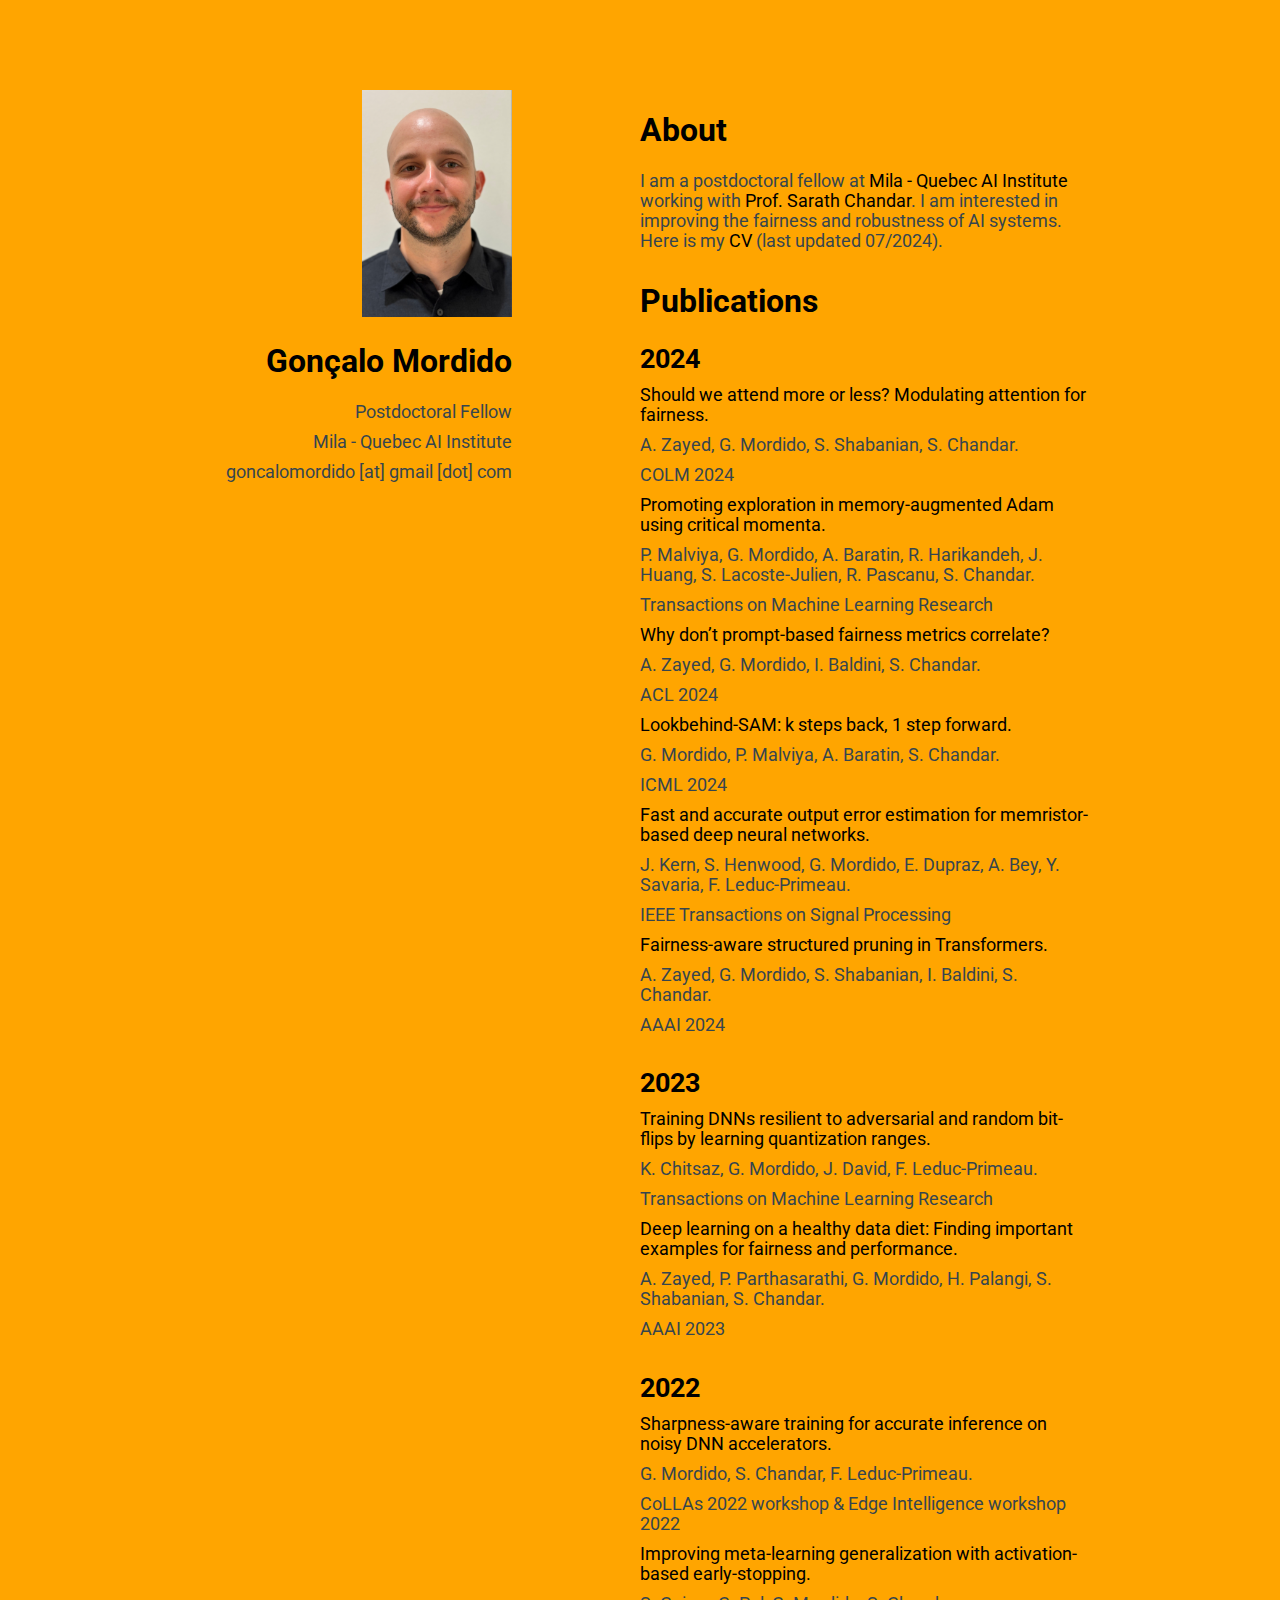
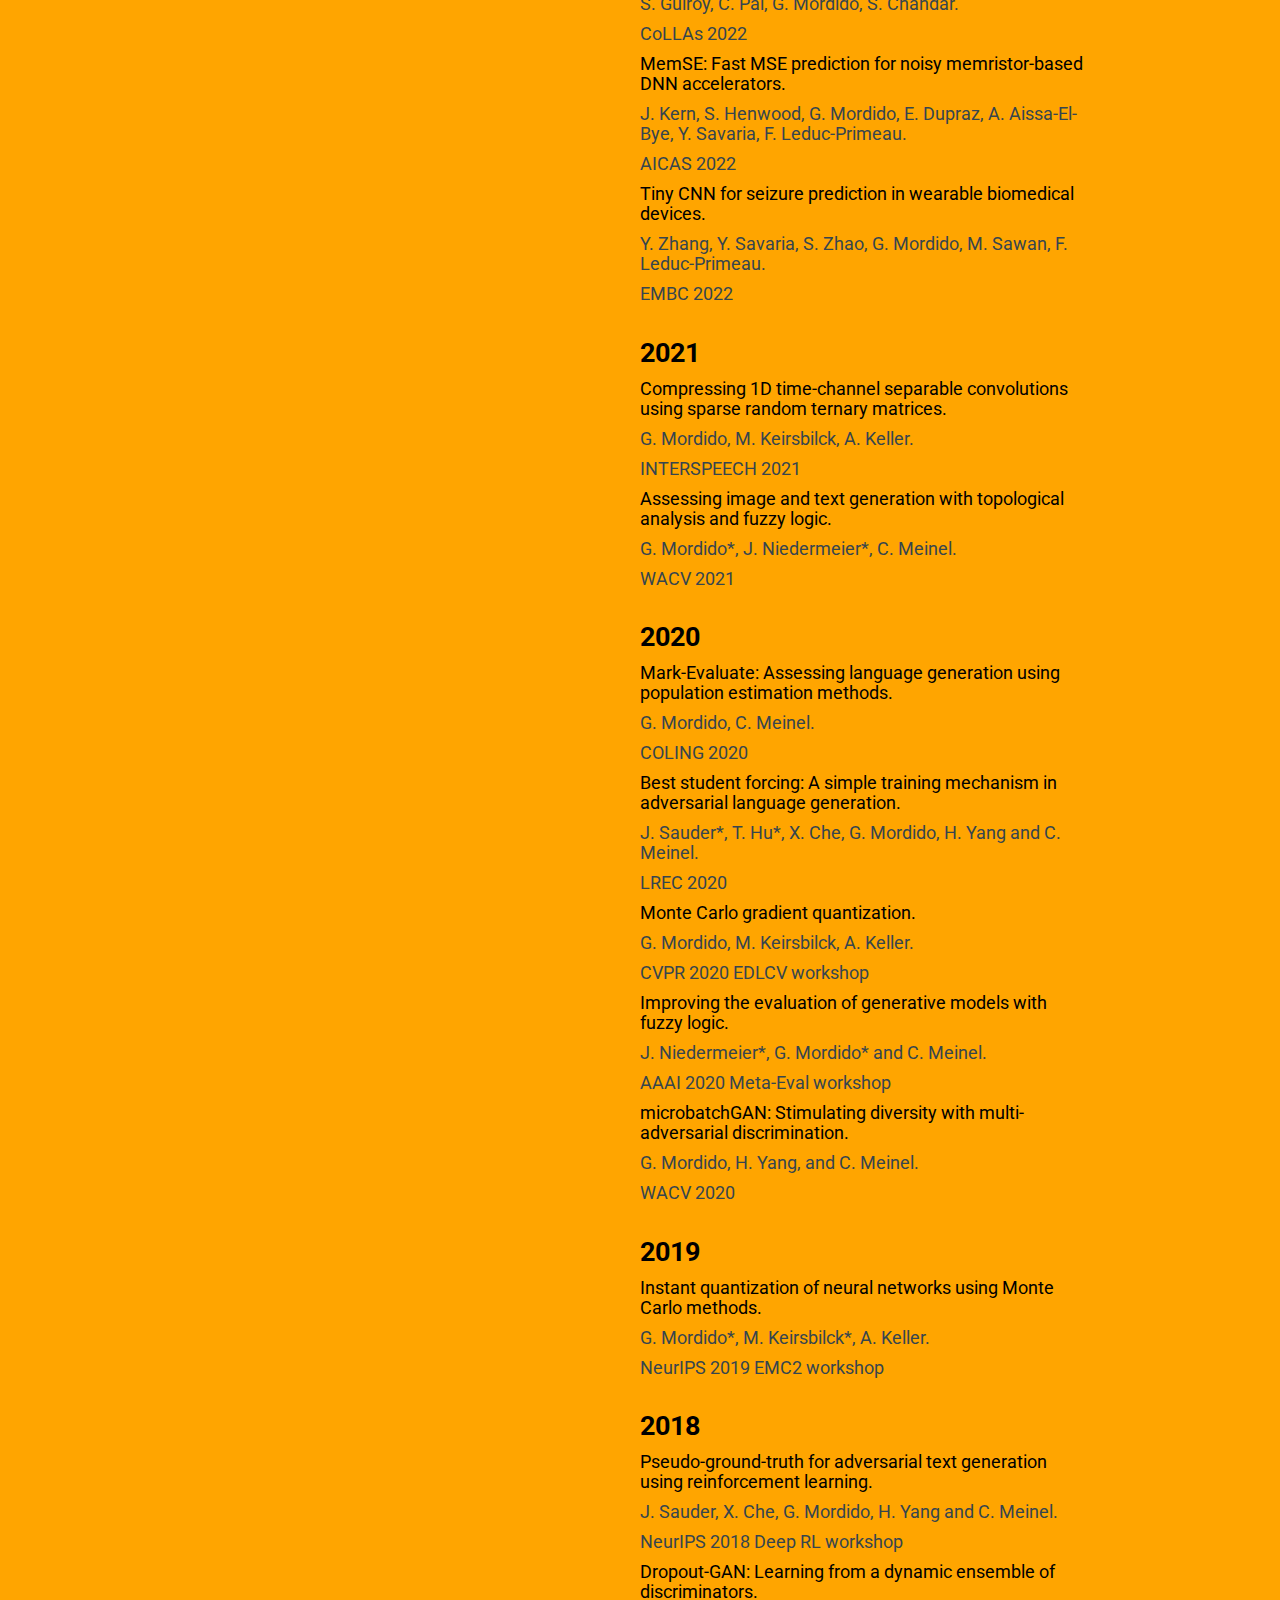
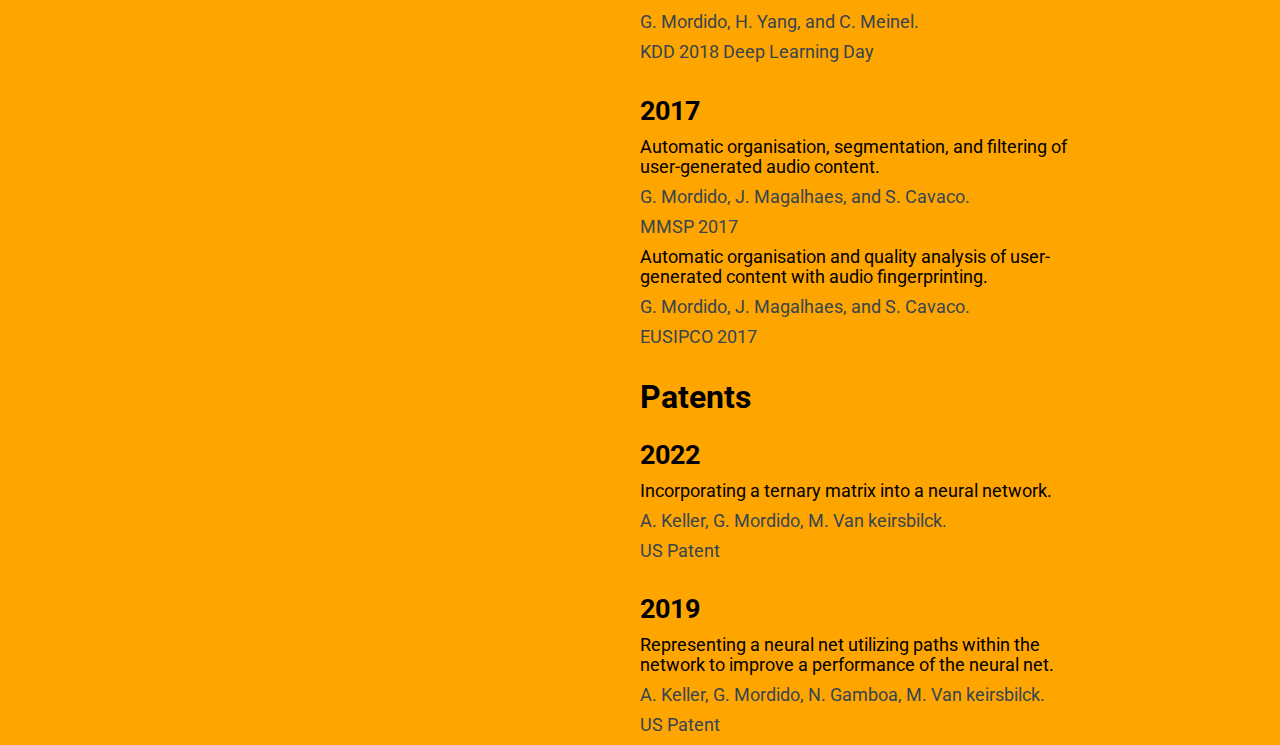
==== index.html @ 86029087 "Updates" ====
<!DOCTYPE html>
<html lang="en">
<head>
    <meta charset="UTF-8">
    <meta name="viewport" content="width=device-width, initial-scale=1.0">
    <meta http-equiv="X-UA-Compatible" content="ie=edge">
    <link rel="stylesheet" href="https://use.fontawesome.com/releases/v5.4.1/css/all.css" integrity="sha384-5sAR7xN1Nv6T6+dT2mhtzEpVJvfS3NScPQTrOxhwjIuvcA67KV2R5Jz6kr4abQsz" crossorigin="anonymous">
    <link rel="stylesheet" href="style.css">
   <link rel="stylesheet" href="https://cdnjs.cloudflare.com/ajax/libs/font-awesome/4.7.0/css/font-awesome.min.css">
  <link rel="shortcut icon" href="https://scholar.googleusercontent.com/citations?view_op=view_photo&user=PpCX8YMAAAAJ&citpid=3">
    <title>Gonçalo Mordido</title>
</head>
<body>
    <div class="grid-2">
        
    <div class="section-1"> 
        <img src="me.jpg" width="150">  
        <h1>Gonçalo Mordido</h1>
            <p> Postdoctoral Fellow </p>
            <p> Mila - Quebec AI Institute</a> </p>
            <p> goncalomordido [at] gmail [dot] com</p>
    </div>

    <div class="section-2">
    <h1>About</h1>
        <p>
            I am a postdoctoral fellow at <a href="https://mila.quebec/en/" target="_blank">Mila - Quebec AI Institute</a> working with <a href="https://chandar-lab.github.io/" target="_blank">Prof. Sarath Chandar</a>. I am interested in improving the fairness and robustness of AI systems. Here is my <a href="data/Mordido_CV.pdf" target="_blank">CV</a> (last updated 07/2024).
        </p>
    <h1>Publications</h1>
        <h2>2024</h2>
        <p> <a href="https://arxiv.org/abs/2305.13088" target="_blank">Should we attend more or less? Modulating attention for fairness.</a></p>
        <p> A. Zayed, G. Mordido, S. Shabanian, S. Chandar.</p>
        <p> COLM 2024</p>
        <p> <a href="https://openreview.net/forum?id=sHSkJqyQgW" target="_blank">Promoting exploration in memory-augmented Adam using critical momenta.</a></p>
        <p> P. Malviya, G. Mordido, A. Baratin, R. Harikandeh, J. Huang, S. Lacoste-Julien, R. Pascanu, S. Chandar.</p>
        <p> Transactions on Machine Learning Research</p>
        <p> <a href="https://arxiv.org/pdf/2406.05918" target="_blank">Why don’t prompt-based fairness metrics correlate?</a></p>
        <p> A. Zayed, G. Mordido, I. Baldini, S. Chandar.</p>
        <p> ACL 2024</p>
        <p> <a href="https://arxiv.org/abs/2307.16704" target="_blank">Lookbehind-SAM: k steps back, 1 step forward.</a></p>
        <p> G. Mordido, P. Malviya, A. Baratin, S. Chandar.</p>
        <p> ICML 2024</p>
        <p> <a href="https://ieeexplore.ieee.org/document/10444613" target="_blank">Fast and accurate output error estimation for memristor-based deep neural networks.</a></p>
        <p> J. Kern, S. Henwood, G. Mordido, E. Dupraz, A. Bey, Y. Savaria, F. Leduc-Primeau.</p>
        <p> IEEE Transactions on Signal Processing</p>
        <p> <a href="https://arxiv.org/pdf/2312.15398.pdf" target="_blank">Fairness-aware structured pruning in Transformers.</a></p>
        <p> A. Zayed, G. Mordido, S. Shabanian, I. Baldini, S. Chandar.</p>
        <p> AAAI 2024</p>
    <h2>2023</h2>
        <p> <a href="https://openreview.net/pdf?id=BxjHMPwZIH" target="_blank">Training DNNs resilient to adversarial and random bit-flips by learning quantization ranges.</a></p>
        <p> K. Chitsaz, G. Mordido, J. David, F. Leduc-Primeau.</p>
        <p> Transactions on Machine Learning Research</p>
        <p> <a href="https://arxiv.org/pdf/2211.11109.pdf" target="_blank">Deep learning on a healthy data diet: Finding important examples for fairness and performance.</a></p>
        <p> A. Zayed, P. Parthasarathi, G. Mordido, H. Palangi, S. Shabanian, S. Chandar.</p>
        <p> AAAI 2023</p>

    <h2>2022</h2>
        <p> <a href="https://arxiv.org/pdf/2211.11561v1.pdf" target="_blank">Sharpness-aware training for accurate inference on noisy DNN accelerators.</a></p>
        <p> G. Mordido, S. Chandar, F. Leduc-Primeau.</p>
        <p> CoLLAs 2022 workshop & Edge Intelligence workshop 2022</p>
        <p> <a href="https://proceedings.mlr.press/v199/guiroy22a/guiroy22a.pdf" target="_blank">Improving meta-learning generalization with activation-based early-stopping.</a></p>
        <p> S. Guiroy, C. Pal, G. Mordido, S. Chandar.</p>
        <p> CoLLAs 2022</p>
        <p> <a href="https://arxiv.org/pdf/2205.01707.pdf" target="_blank">MemSE: Fast MSE prediction for noisy memristor-based DNN accelerators.</a></p>
        <p> J. Kern, S. Henwood, G. Mordido, E. Dupraz, A. Aissa-El-Bye, Y. Savaria, F. Leduc-Primeau.</p>
        <p> AICAS 2022</p>
        <p> <a href="https://ieeexplore.ieee.org/stamp/stamp.jsp?arnumber=9872006" target="_blank">Tiny CNN for seizure prediction in wearable biomedical devices.</a></p>
        <p> Y. Zhang, Y. Savaria, S. Zhao, G. Mordido, M. Sawan, F. Leduc-Primeau.</p>
        <p> EMBC 2022</p>

    <h2>2021</h2>
        <p> <a href="https://www.isca-speech.org/archive/pdfs/interspeech_2021/mordido21_interspeech.pdf" target="_blank">Compressing 1D time-channel separable convolutions using sparse random ternary matrices.</a></p>
        <p> G. Mordido, M. Keirsbilck, A. Keller.</p>
        <p> INTERSPEECH 2021</p>
        <p> <a href="https://openaccess.thecvf.com/content/WACV2021/papers/Mordido_Assessing_Image_and_Text_Generation_With_Topological_Analysis_and_Fuzzy_WACV_2021_paper.pdf" target="_blank">Assessing image and text generation with topological analysis and fuzzy logic.</a></p>
        <p> G. Mordido*, J. Niedermeier*, C. Meinel.</p>
        <p> WACV 2021</p>

    <h2>2020</h2>
        <p> <a href="https://aclanthology.org/2020.coling-main.178.pdf" target="_blank">Mark-Evaluate: Assessing language generation using population estimation methods.</a></p>
        <p> G. Mordido, C. Meinel.</p>
        <p> COLING 2020</p>
        <p> <a href="https://aclanthology.org/2020.lrec-1.576.pdf" target="_blank">Best student forcing: A simple training mechanism in adversarial language generation.</a></p>
        <p> J. Sauder*, T. Hu*, X. Che, G. Mordido, H. Yang and C. Meinel.</p>
        <p> LREC 2020</p>
        <p> <a href="https://openaccess.thecvf.com/content_CVPRW_2020/papers/w40/Mordido_Monte_Carlo_Gradient_Quantization_CVPRW_2020_paper.pdf" target="_blank">Monte Carlo gradient quantization.</a></p>
        <p> G. Mordido, M. Keirsbilck, A. Keller.</p>
        <p> CVPR 2020 EDLCV workshop</p>
        <p> <a href="https://arxiv.org/pdf/2002.03772.pdf" target="_blank">Improving the evaluation of generative models with fuzzy logic.</a></p>
        <p> J. Niedermeier*, G. Mordido* and C. Meinel.</p>
        <p> AAAI 2020 Meta-Eval workshop</p>
        <p> <a href="https://openaccess.thecvf.com/content_WACV_2020/papers/Mordido_microbatchGAN_Stimulating_Diversity_with_Multi-Adversarial_Discrimination_WACV_2020_paper.pdf" target="_blank">microbatchGAN: Stimulating diversity with multi-adversarial discrimination.</a></p>
        <p> G. Mordido, H. Yang, and C. Meinel.</p>
        <p> WACV 2020</p>

    <h2>2019</h2>
        <p> <a href="https://arxiv.org/pdf/1905.12253.pdf" target="_blank">Instant quantization of neural networks using Monte Carlo methods.</a></p>
        <p> G. Mordido*, M. Keirsbilck*, A. Keller.</p>
        <p> NeurIPS 2019 EMC2 workshop</p>

    <h2>2018</h2>
        <p> <a href="">Pseudo-ground-truth for adversarial text generation using reinforcement learning.</a></p>
        <p> J. Sauder, X. Che, G. Mordido, H. Yang and C. Meinel.</p>
        <p> NeurIPS 2018 Deep RL workshop</p>
        <p> <a href="https://arxiv.org/pdf/1807.11346.pdf" target="_blank">Dropout-GAN: Learning from a dynamic ensemble of discriminators.</a></p>
        <p> G. Mordido, H. Yang, and C. Meinel.</p>
        <p> KDD 2018 Deep Learning Day</p>

    <h2>2017</h2>
        <p> <a href="https://arxiv.org/pdf/1708.05302.pdf" target="_blank">Automatic organisation, segmentation, and filtering of user-generated audio content.</a></p>
        <p> G. Mordido, J. Magalhaes, and S. Cavaco.</p>
        <p> MMSP 2017</p>
        <p> <a href="https://arxiv.org/pdf/1708.05291.pdf" target="_blank">Automatic organisation and quality analysis of user-generated content with audio fingerprinting.</a></p>
        <p> G. Mordido, J. Magalhaes, and S. Cavaco.</p>
        <p> EUSIPCO 2017</p>

    <h1>Patents</h1>
    <h2>2022</h2>
        <p> <a href="">Incorporating a ternary matrix into a neural network.</a></p>
        <p> A. Keller, G. Mordido, M. Van keirsbilck.</p>
        <p> US Patent</p>
    <h2>2019</h2>
        <p> <a href="">Representing a neural net utilizing paths within the network to improve a performance of the neural net.</a></p>
        <p> A. Keller, G. Mordido, N. Gamboa, M. Van keirsbilck.</p>
        <p> US Patent</p>
    </div>
    </div>
</body>
</html>
---- style.css ----
/* global */
@import url('https://fonts.googleapis.com/css?family=Roboto');

.grid-2{
    display: grid;
    grid-template-columns: repeat(2,1fr);
}

body{
    margin: 0;
    padding: 0;
    font-family: 'Roboto', sans-serif;
    background-color: Orange;
    color: #36454F;

}

a{
    color: #000000;
    text-decoration: none;
}

h1{
    color: #000000;
    text-decoration: none;
}

h2{
    color: #000000;
    text-decoration: none;
}

/* section 1 */
.section-1{
    padding-top: 10vh;
    width: 80%;
    text-align: right;
}

@media (max-width: 1000px) {
      .section-1 {
            padding-top: 10vh;
            width: 70%;
            text-align: left;
       }
}

.section-1 p{
    font-size: 1.1rem;
    padding-bottom: 10px;
    margin:0;
}

.section-1 h2{
    font-size: 1.7rem;
    margin-bottom: 10px;
}

.section-1 a{
    font-size: 1.1rem;
    padding-bottom: 10px;
    margin:0;
}
/* section 2 */
.section-2{
    padding-top: 10vh;
    width: 70%;
}

.section-2 h2{
    font-size: 1.7rem;
    margin-bottom: 10px;
}

.section-2 p{
    font-size: 1.1rem;
    padding-bottom: 10px;
    margin:0;
}

.section-2 a{
    font-size: 1.1rem;
    padding-bottom: 10px;
    margin:0;
}
/* animations / utilities */
.section-2 a:hover{
    font-size: 1.1rem;
    color: #fff;
    cursor: pointer;
    transition: 0.2s;
}

.section-1 a:hover{
    color: #fff;
    cursor: pointer;
    transition: 0.3s;
}

.white:hover{
    position: relative;
    padding-left: 10px;
}

/* media queres */
@media(max-width:780px){
    .grid-2{
        grid-template-columns: 1fr;
    }
    .section-1{
        padding:0;
        padding-top: 5rem;
    }
    .section-2{
        padding: 0;
        padding-left: 1.5rem;
        padding-top: 2rem;
    }
}
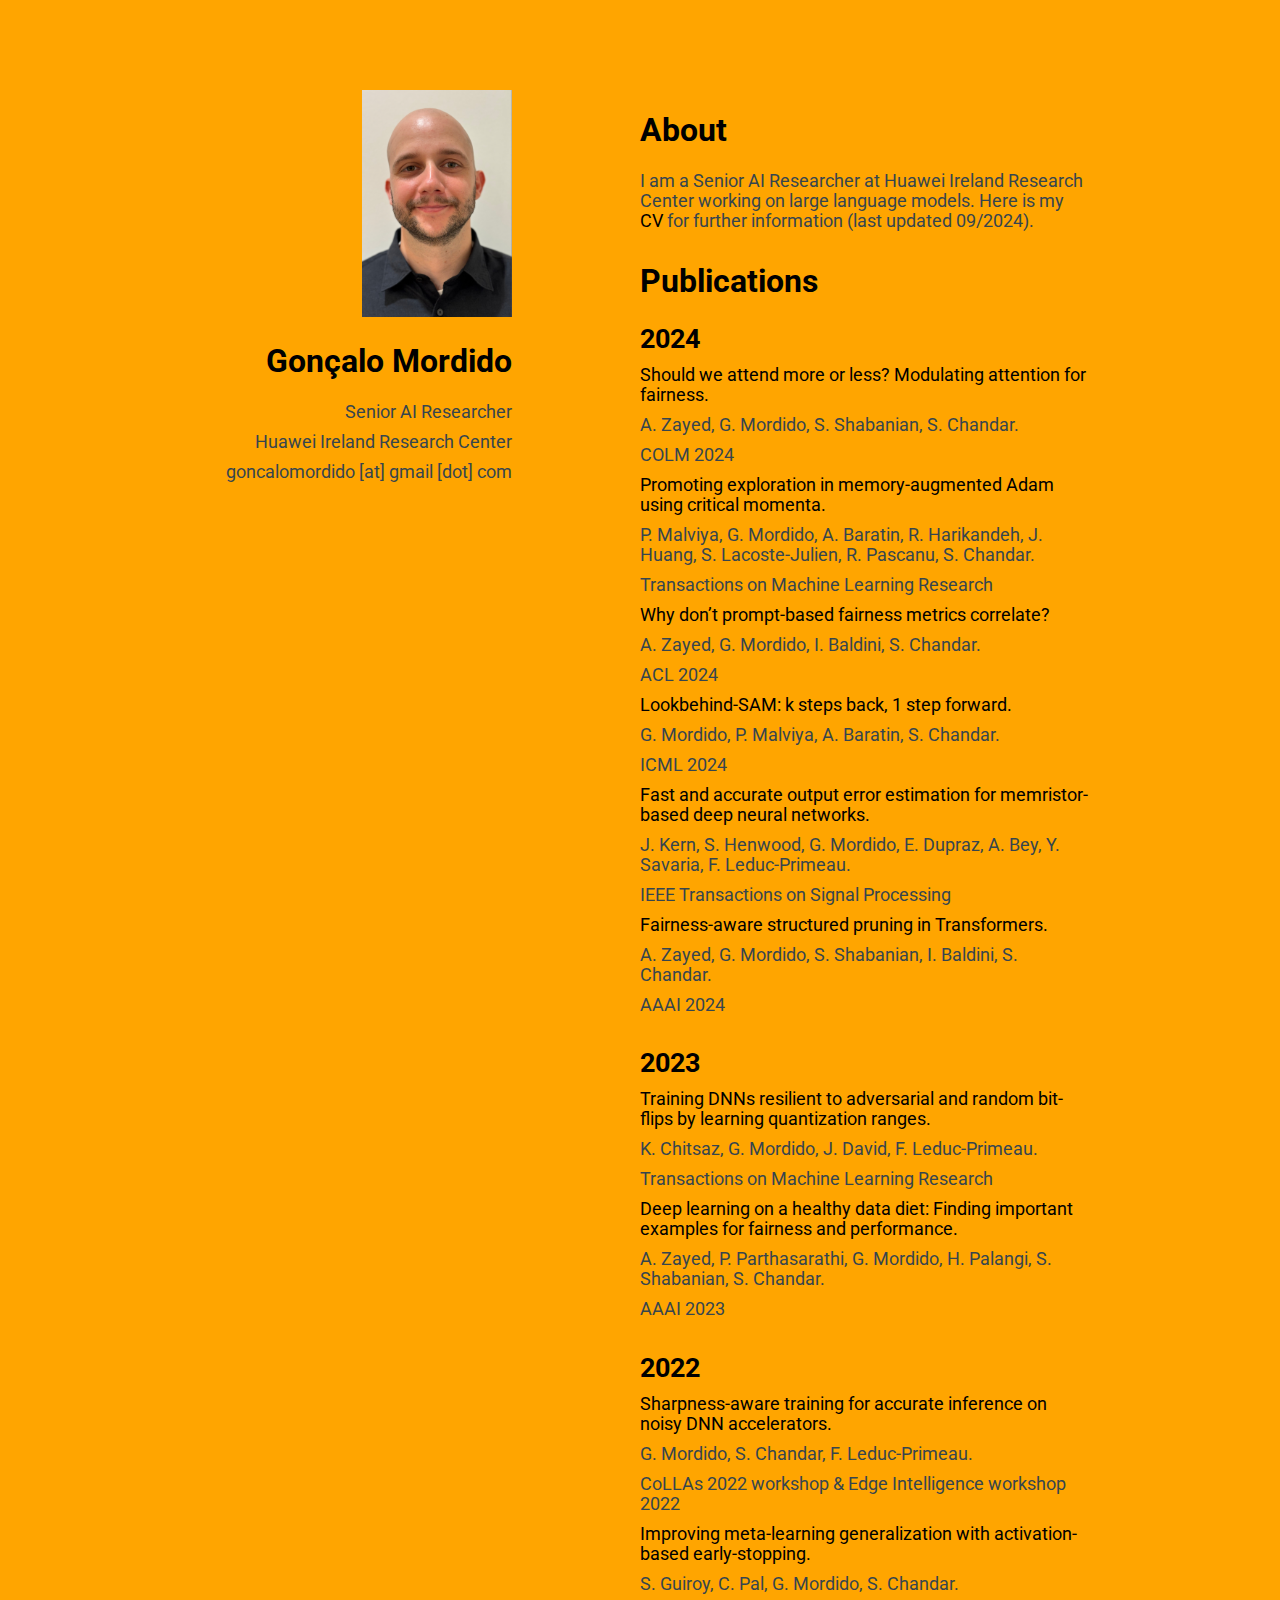
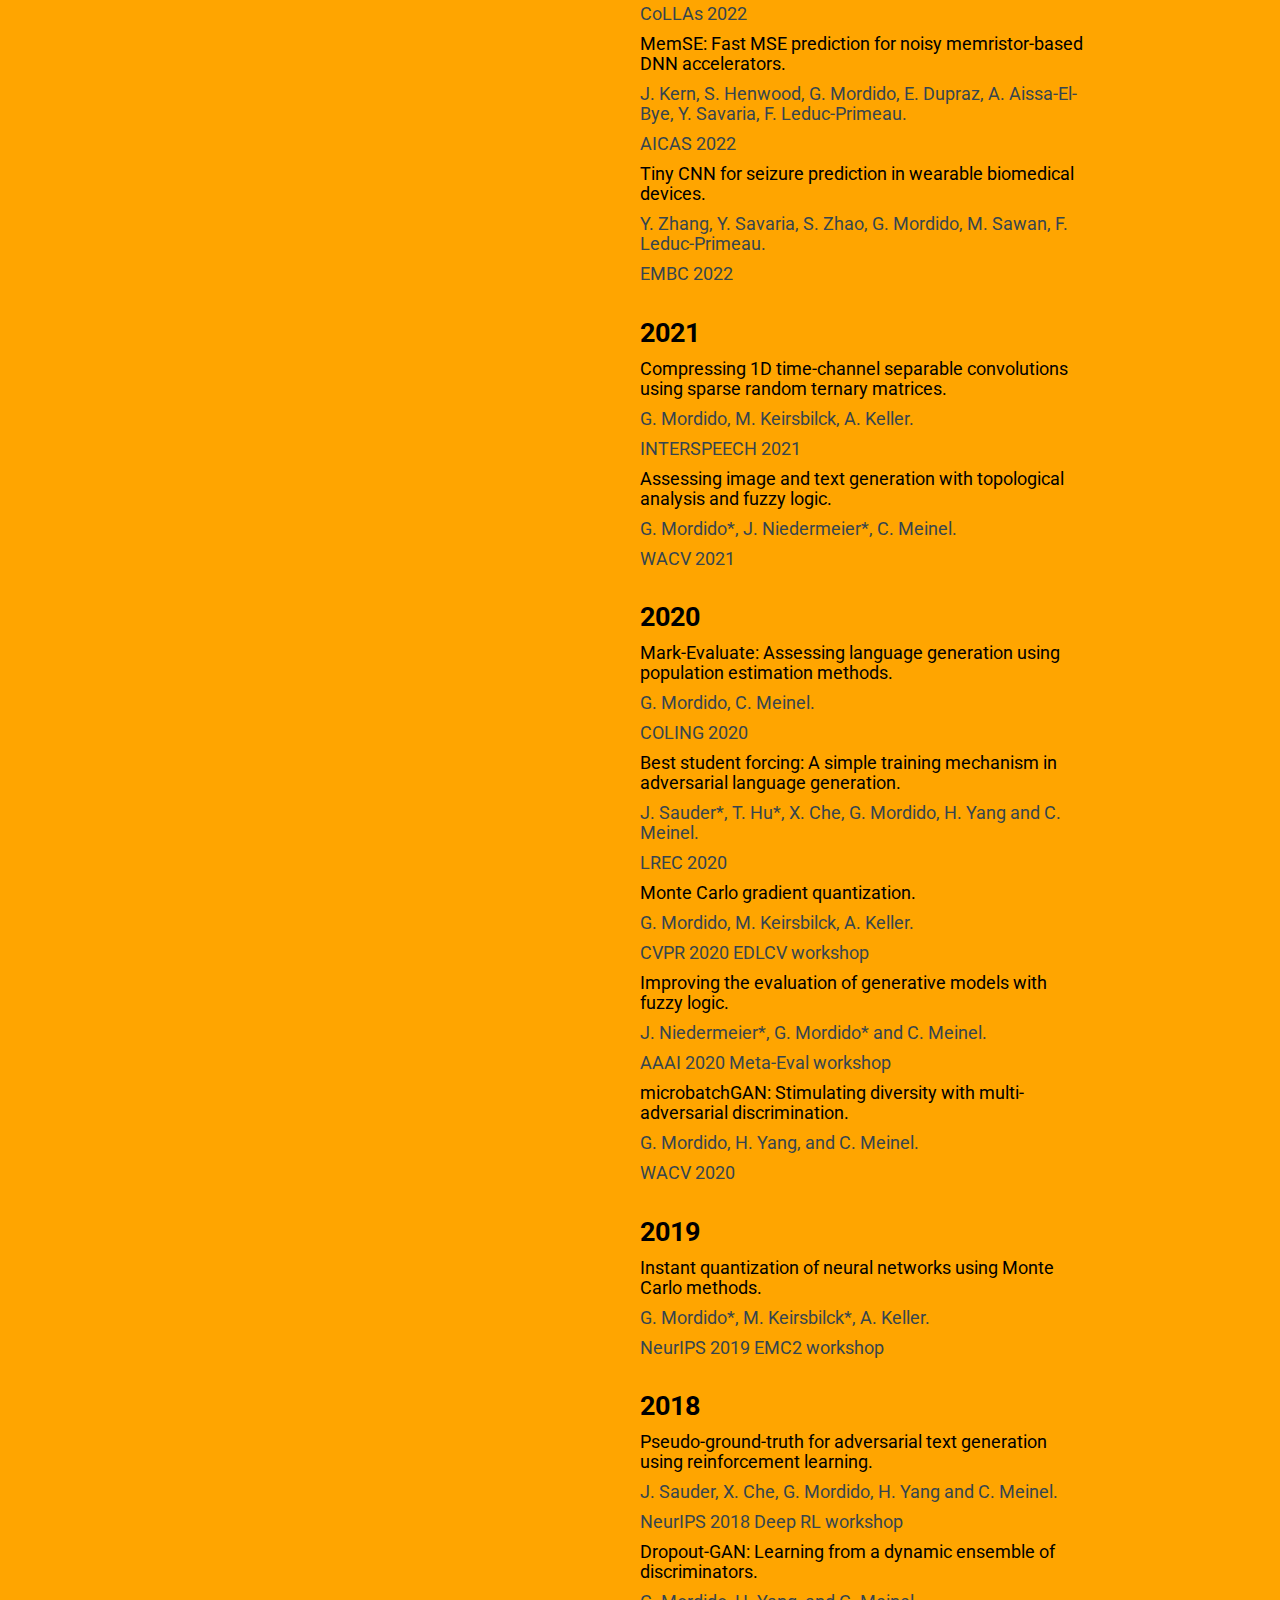
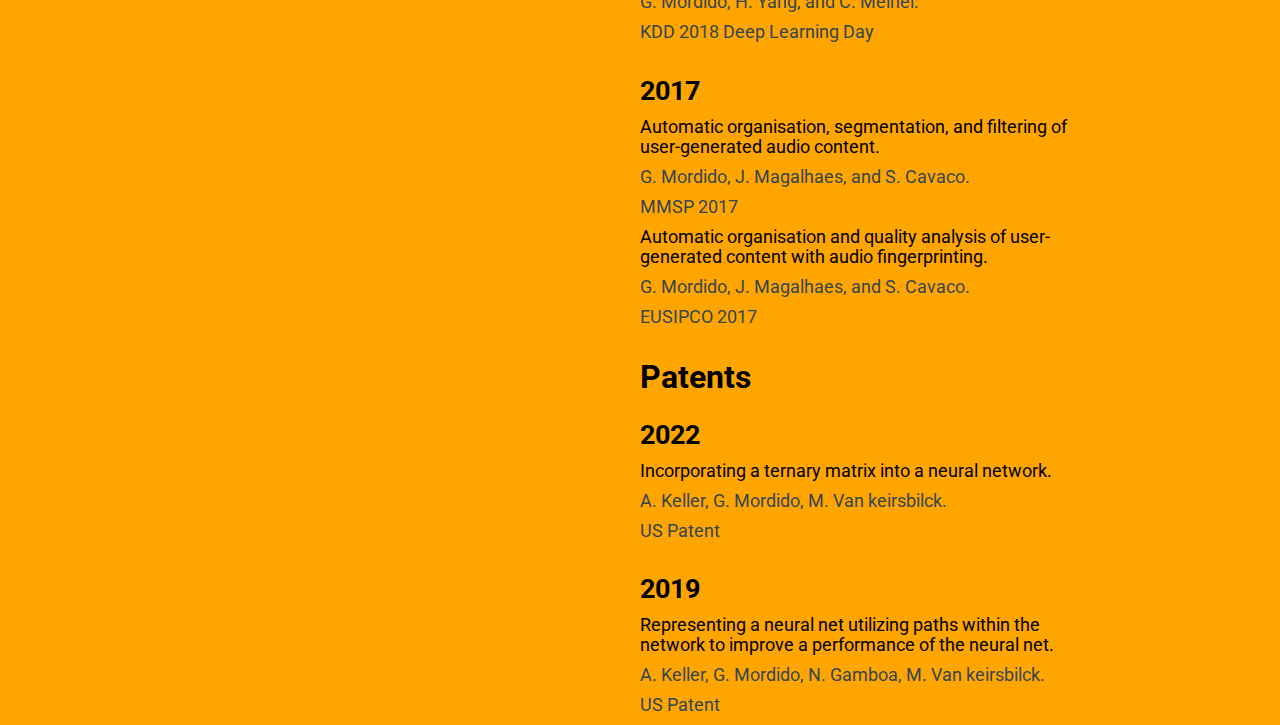
==== commit cd49f650: "Update index.html" ====
--- a/index.html
+++ b/index.html
@@ -16,15 +16,15 @@
     <div class="section-1"> 
         <img src="me.jpg" width="150">  
         <h1>Gonçalo Mordido</h1>
-            <p> Postdoctoral Fellow </p>
-            <p> Mila - Quebec AI Institute</a> </p>
+            <p> Senior AI Researcher </p>
+            <p> Huawei Ireland Research Center </a> </p>
             <p> goncalomordido [at] gmail [dot] com</p>
     </div>
 
     <div class="section-2">
     <h1>About</h1>
         <p>
-            I am a postdoctoral fellow at <a href="https://mila.quebec/en/" target="_blank">Mila - Quebec AI Institute</a> working with <a href="https://chandar-lab.github.io/" target="_blank">Prof. Sarath Chandar</a>. I am interested in improving the fairness and robustness of AI systems. Here is my <a href="data/Mordido_CV.pdf" target="_blank">CV</a> (last updated 07/2024).
+            I am a Senior AI Researcher at Huawei Ireland Research Center working on large language models. Here is my <a href="data/Mordido_CV.pdf" target="_blank">CV</a> for further information (last updated 09/2024).
         </p>
     <h1>Publications</h1>
         <h2>2024</h2>
@@ -126,4 +126,4 @@
     </div>
     </div>
 </body>
-</html>+</html>
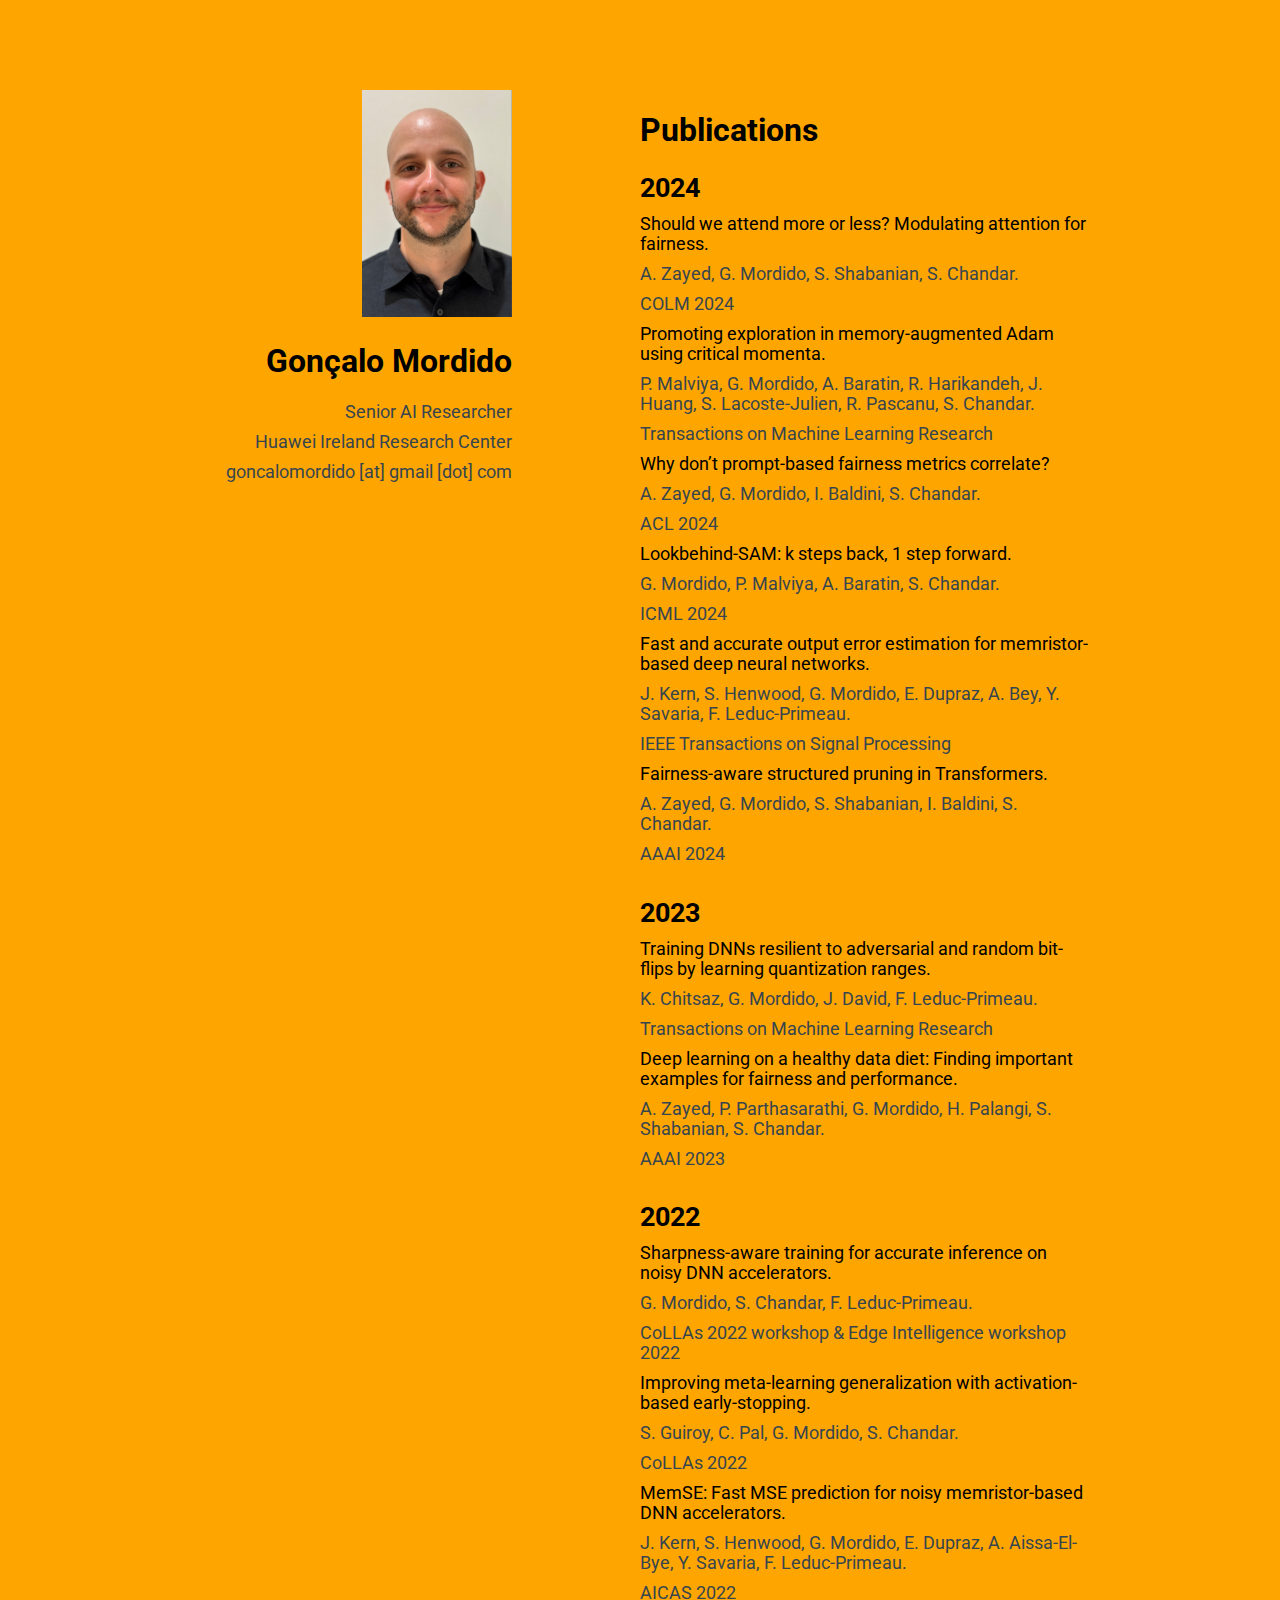
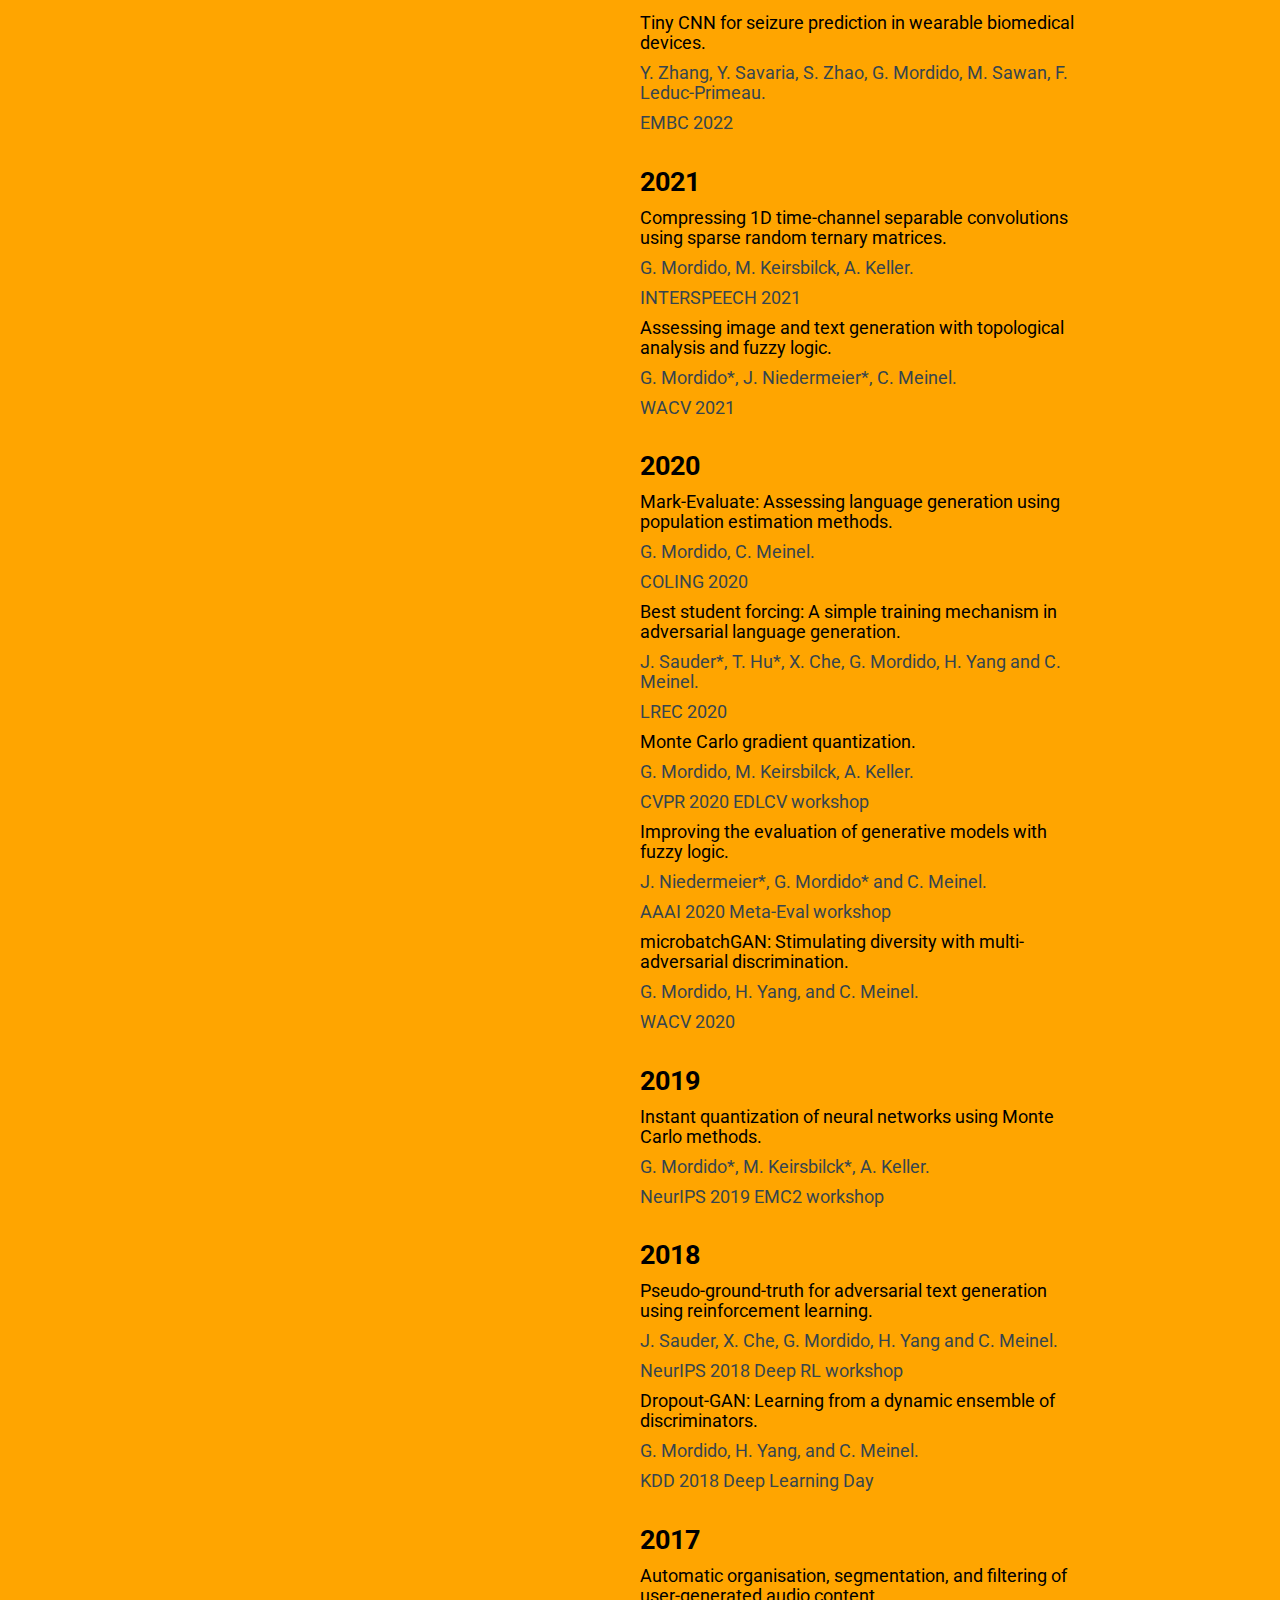
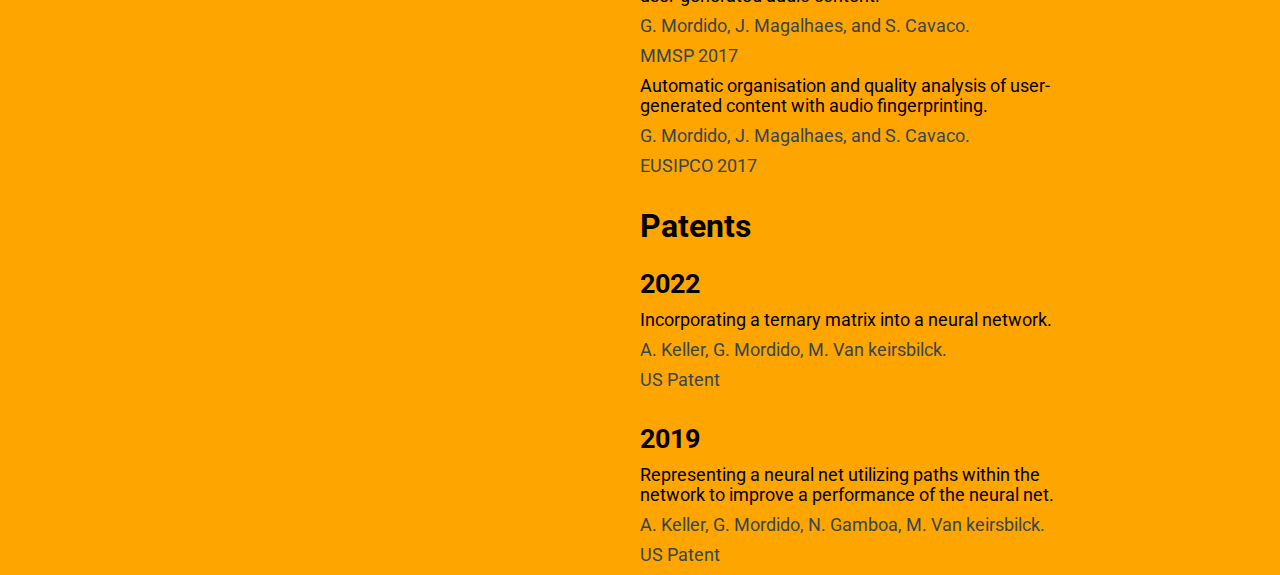
==== commit 573c6e5a: "Update index.html" ====
--- a/index.html
+++ b/index.html
@@ -22,10 +22,6 @@
     </div>
 
     <div class="section-2">
-    <h1>About</h1>
-        <p>
-            I am a Senior AI Researcher at Huawei Ireland Research Center working on large language models. Here is my <a href="data/Mordido_CV.pdf" target="_blank">CV</a> for further information (last updated 09/2024).
-        </p>
     <h1>Publications</h1>
         <h2>2024</h2>
         <p> <a href="https://arxiv.org/abs/2305.13088" target="_blank">Should we attend more or less? Modulating attention for fairness.</a></p>
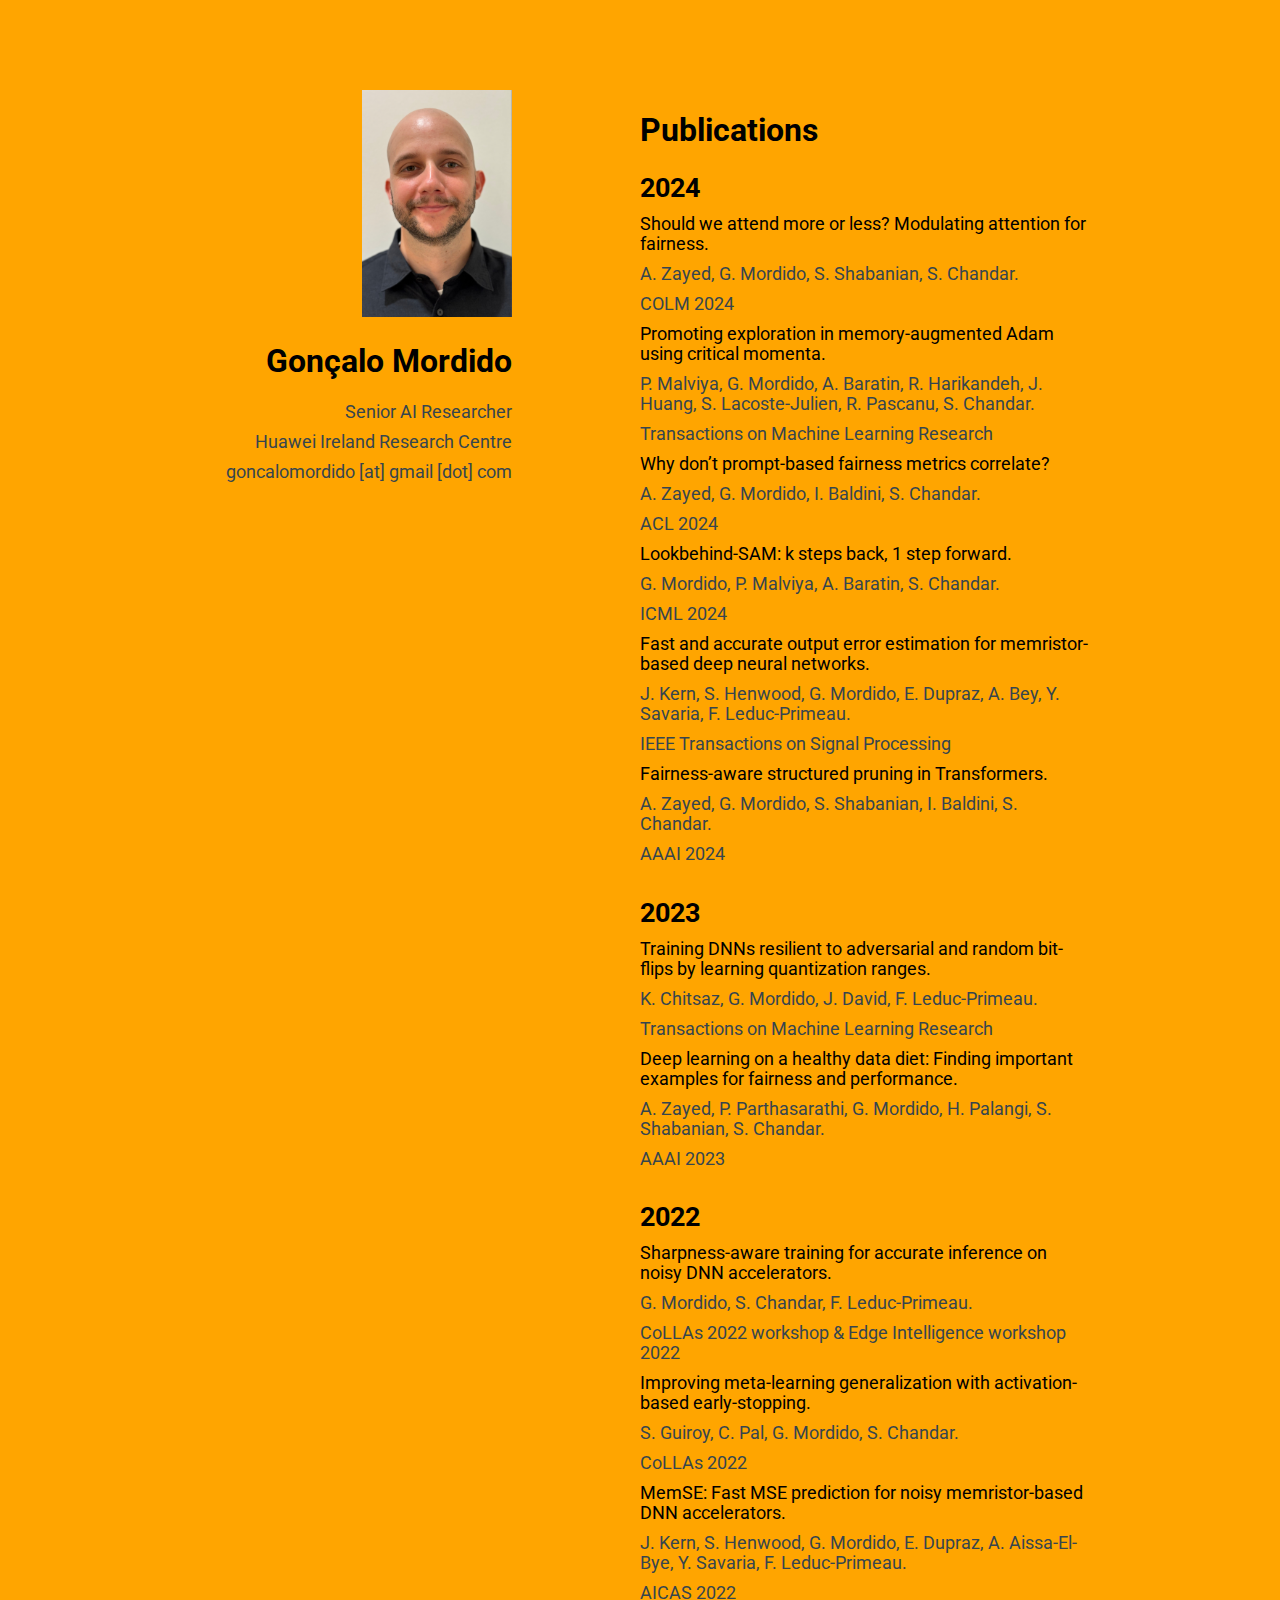
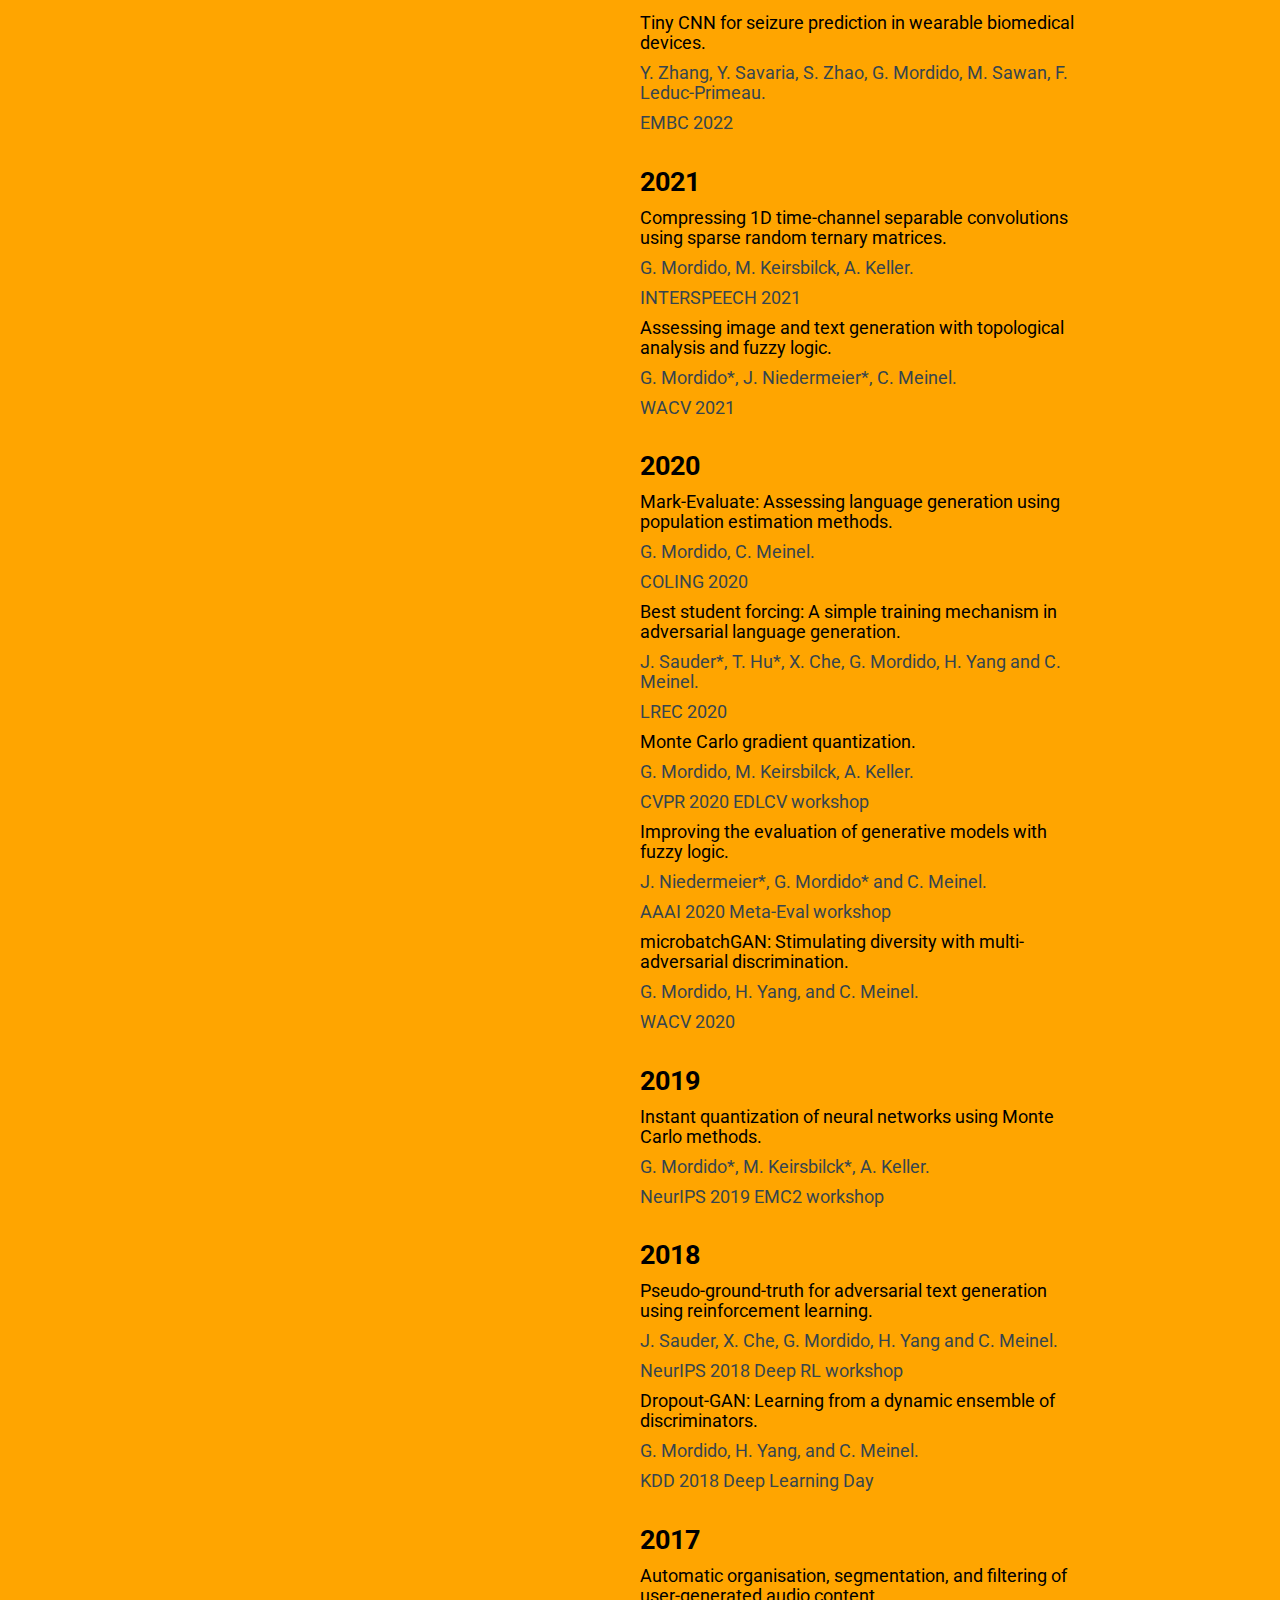
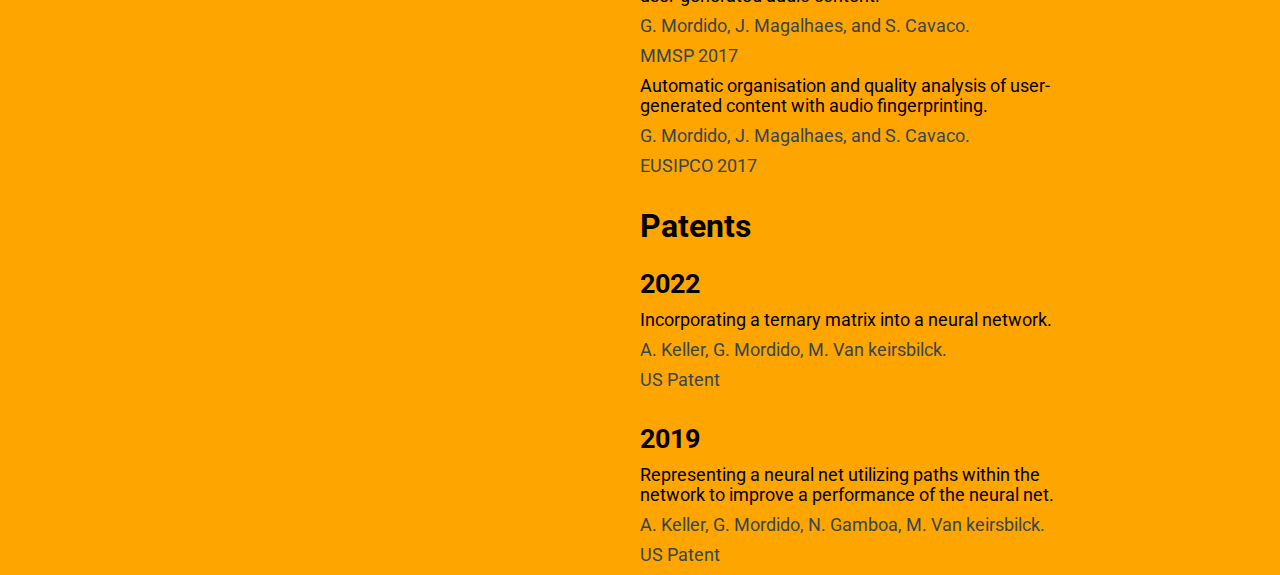
==== commit 4d4d839f: "Update index.html" ====
--- a/index.html
+++ b/index.html
@@ -17,7 +17,7 @@
         <img src="me.jpg" width="150">  
         <h1>Gonçalo Mordido</h1>
             <p> Senior AI Researcher </p>
-            <p> Huawei Ireland Research Center </a> </p>
+            <p> Huawei Ireland Research Centre </a> </p>
             <p> goncalomordido [at] gmail [dot] com</p>
     </div>
 
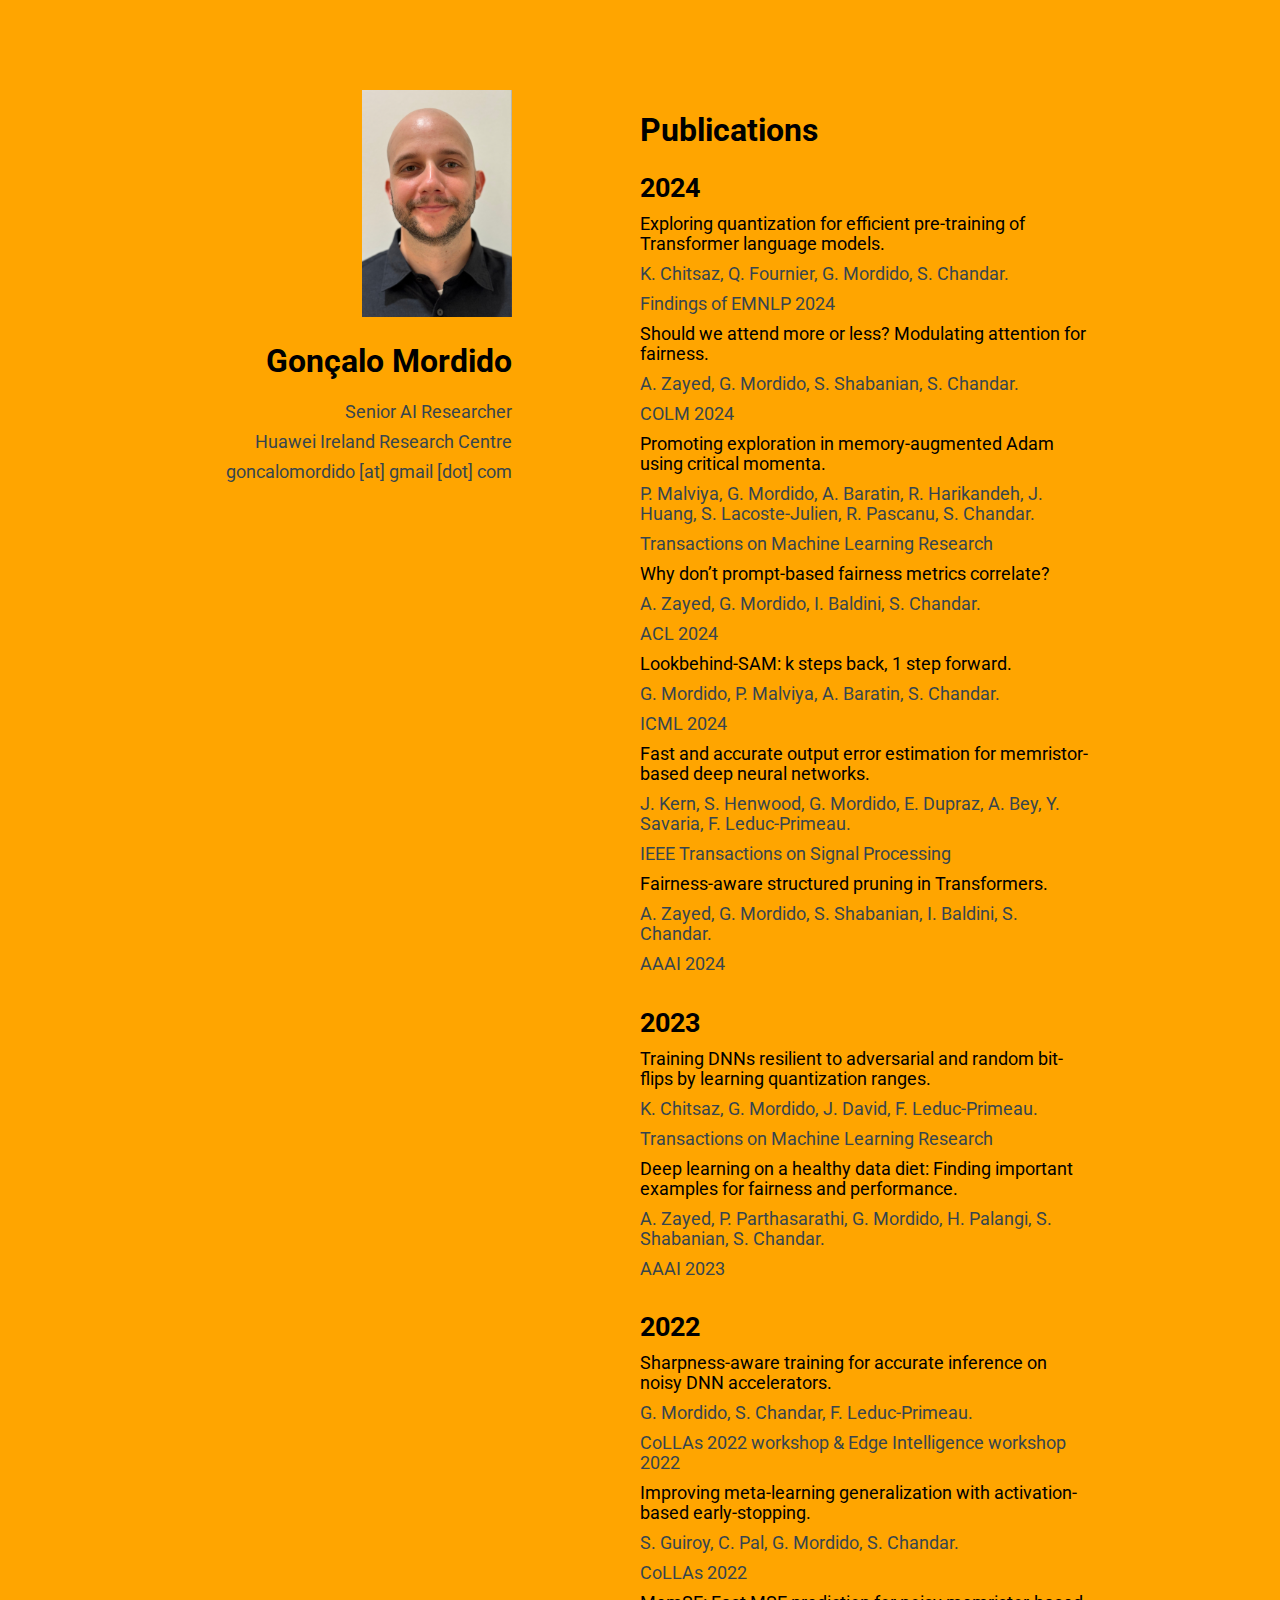
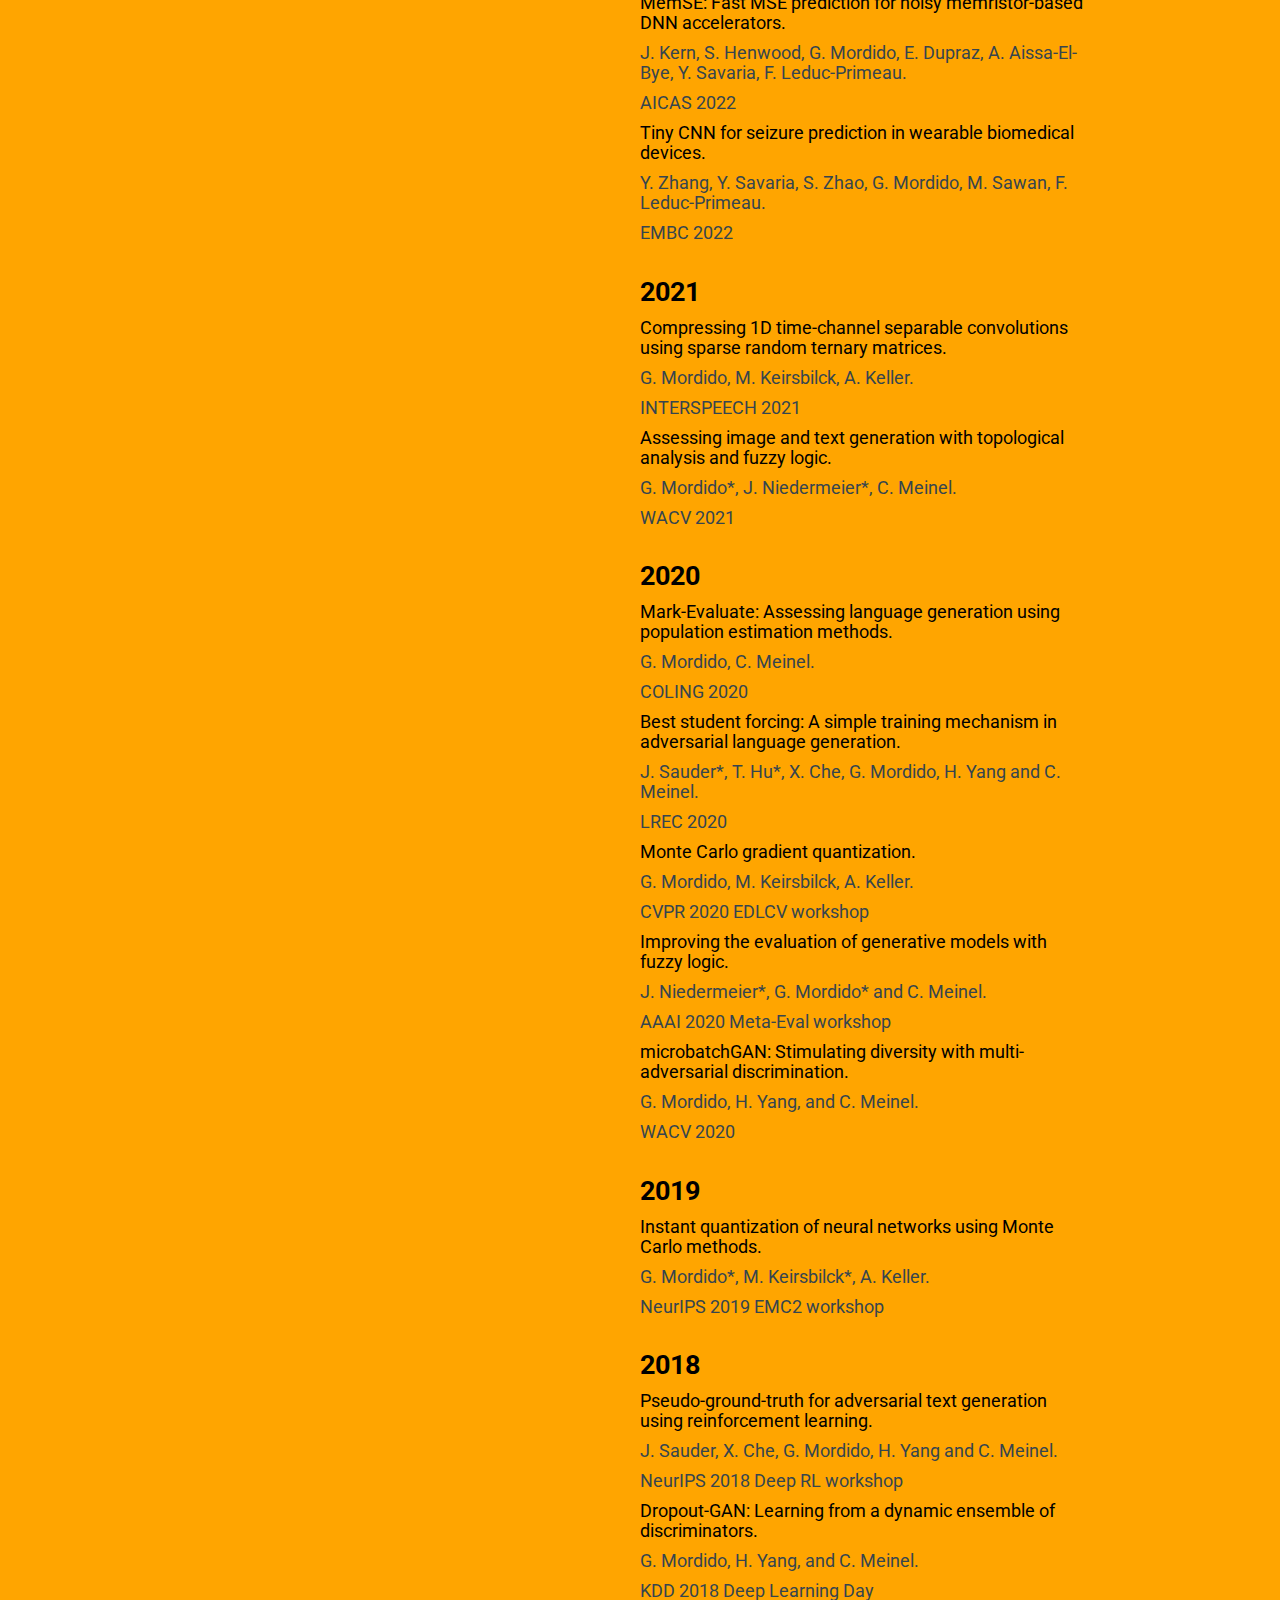
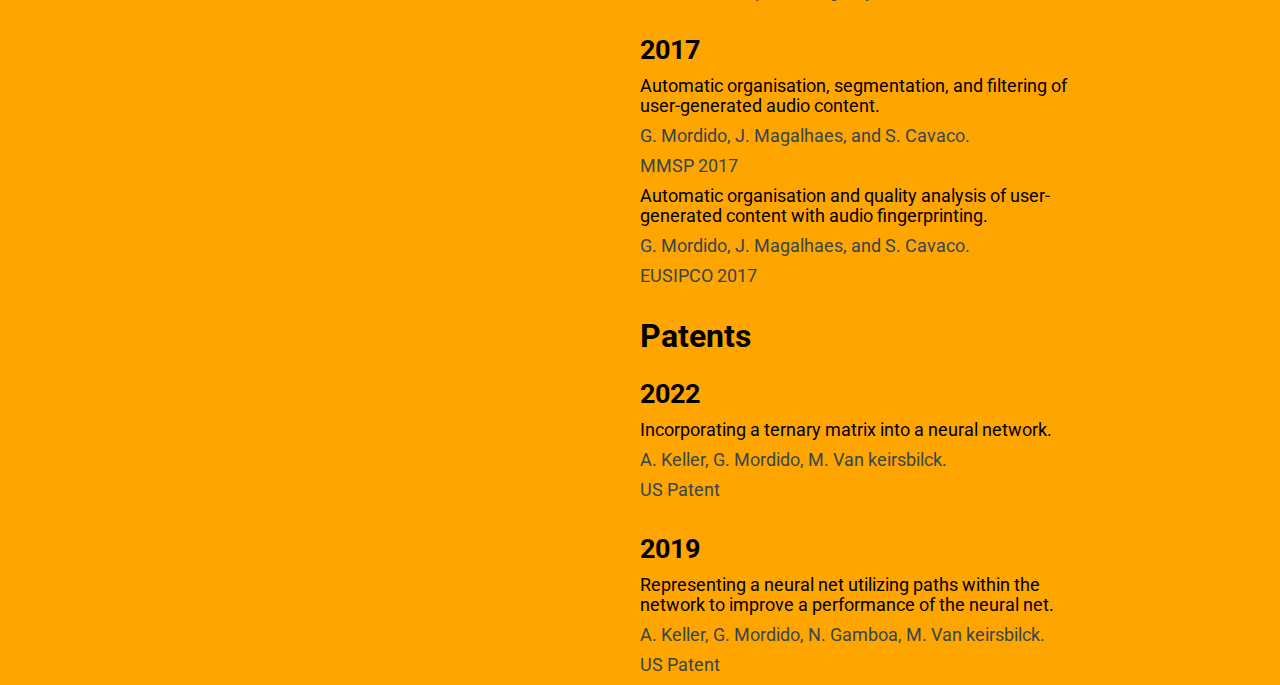
==== commit b6de7db2: "Update index.html" ====
--- a/index.html
+++ b/index.html
@@ -24,6 +24,9 @@
     <div class="section-2">
     <h1>Publications</h1>
         <h2>2024</h2>
+        <p> <a href="https://arxiv.org/pdf/2407.11722" target="_blank">Exploring quantization for efficient pre-training of Transformer language models.</a></p>
+        <p> K. Chitsaz, Q. Fournier, G. Mordido, S. Chandar.</p>
+        <p> Findings of EMNLP 2024</p>
         <p> <a href="https://arxiv.org/abs/2305.13088" target="_blank">Should we attend more or less? Modulating attention for fairness.</a></p>
         <p> A. Zayed, G. Mordido, S. Shabanian, S. Chandar.</p>
         <p> COLM 2024</p>
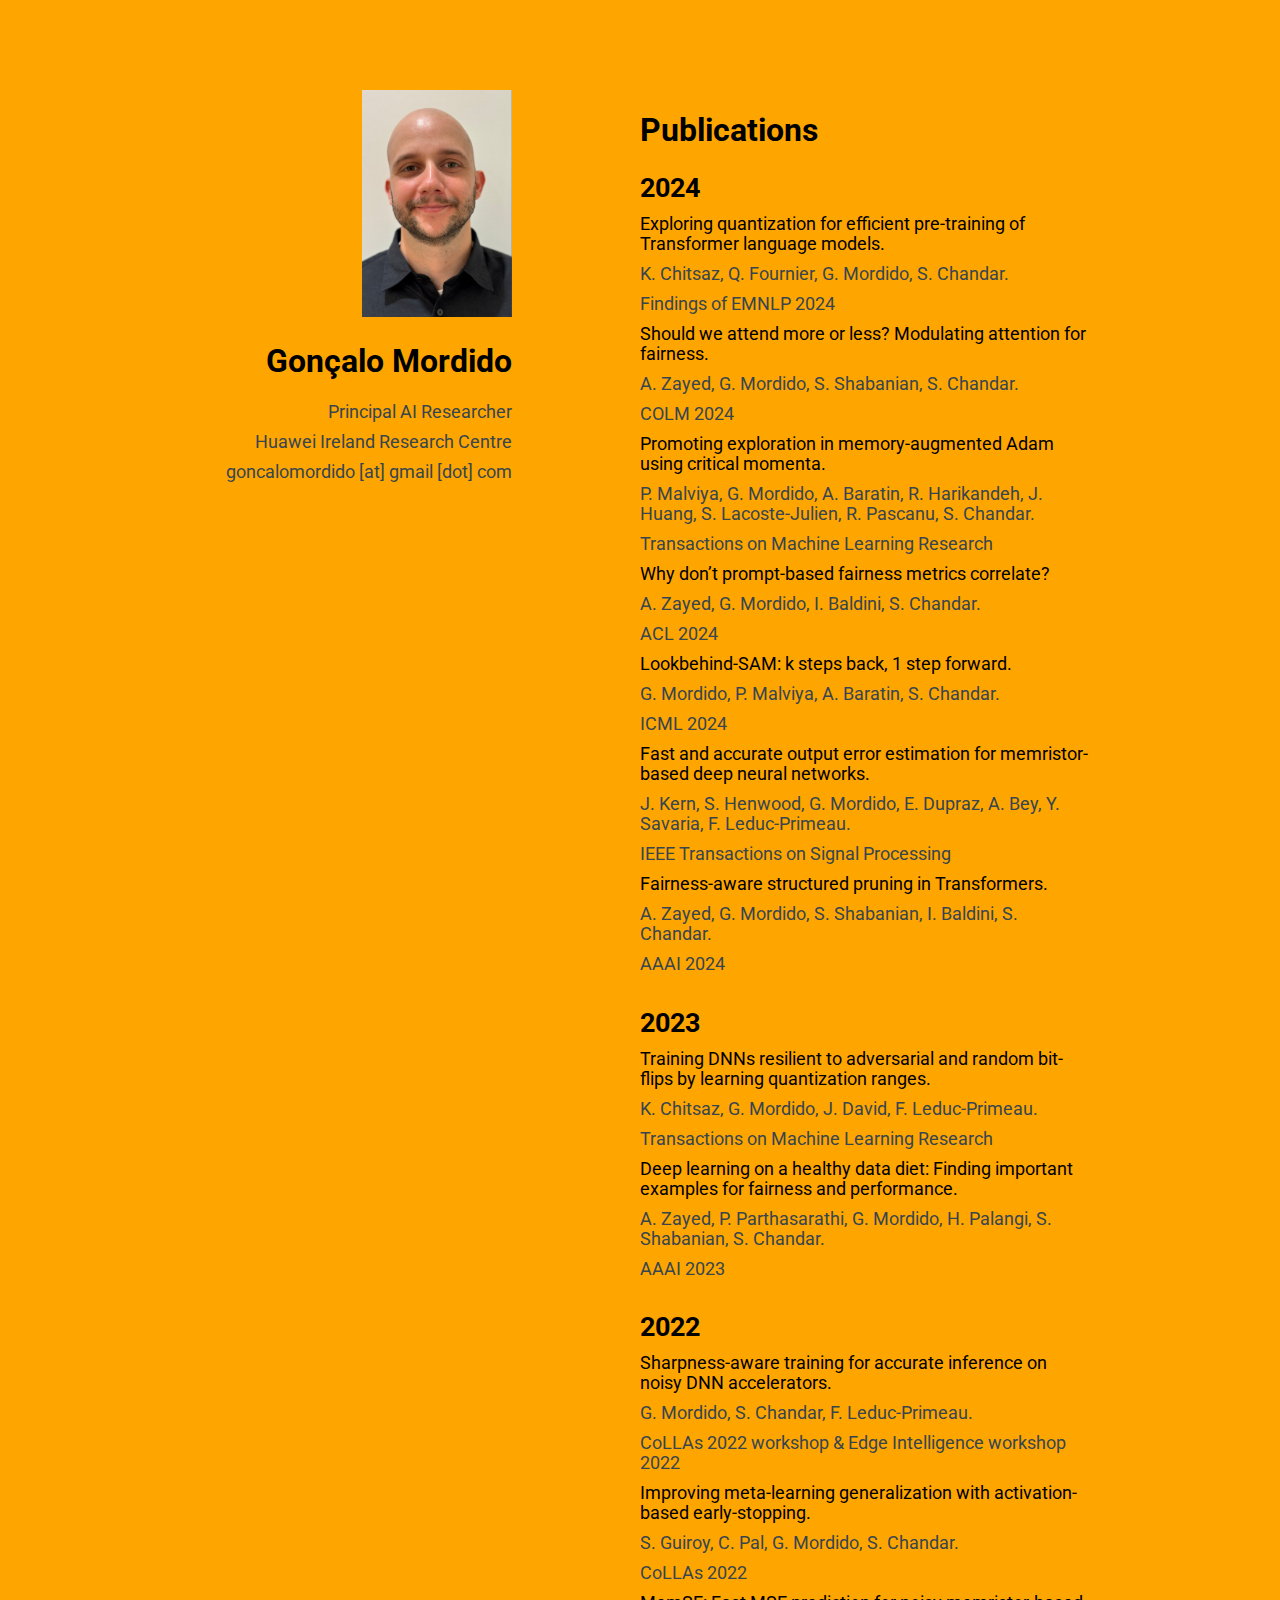
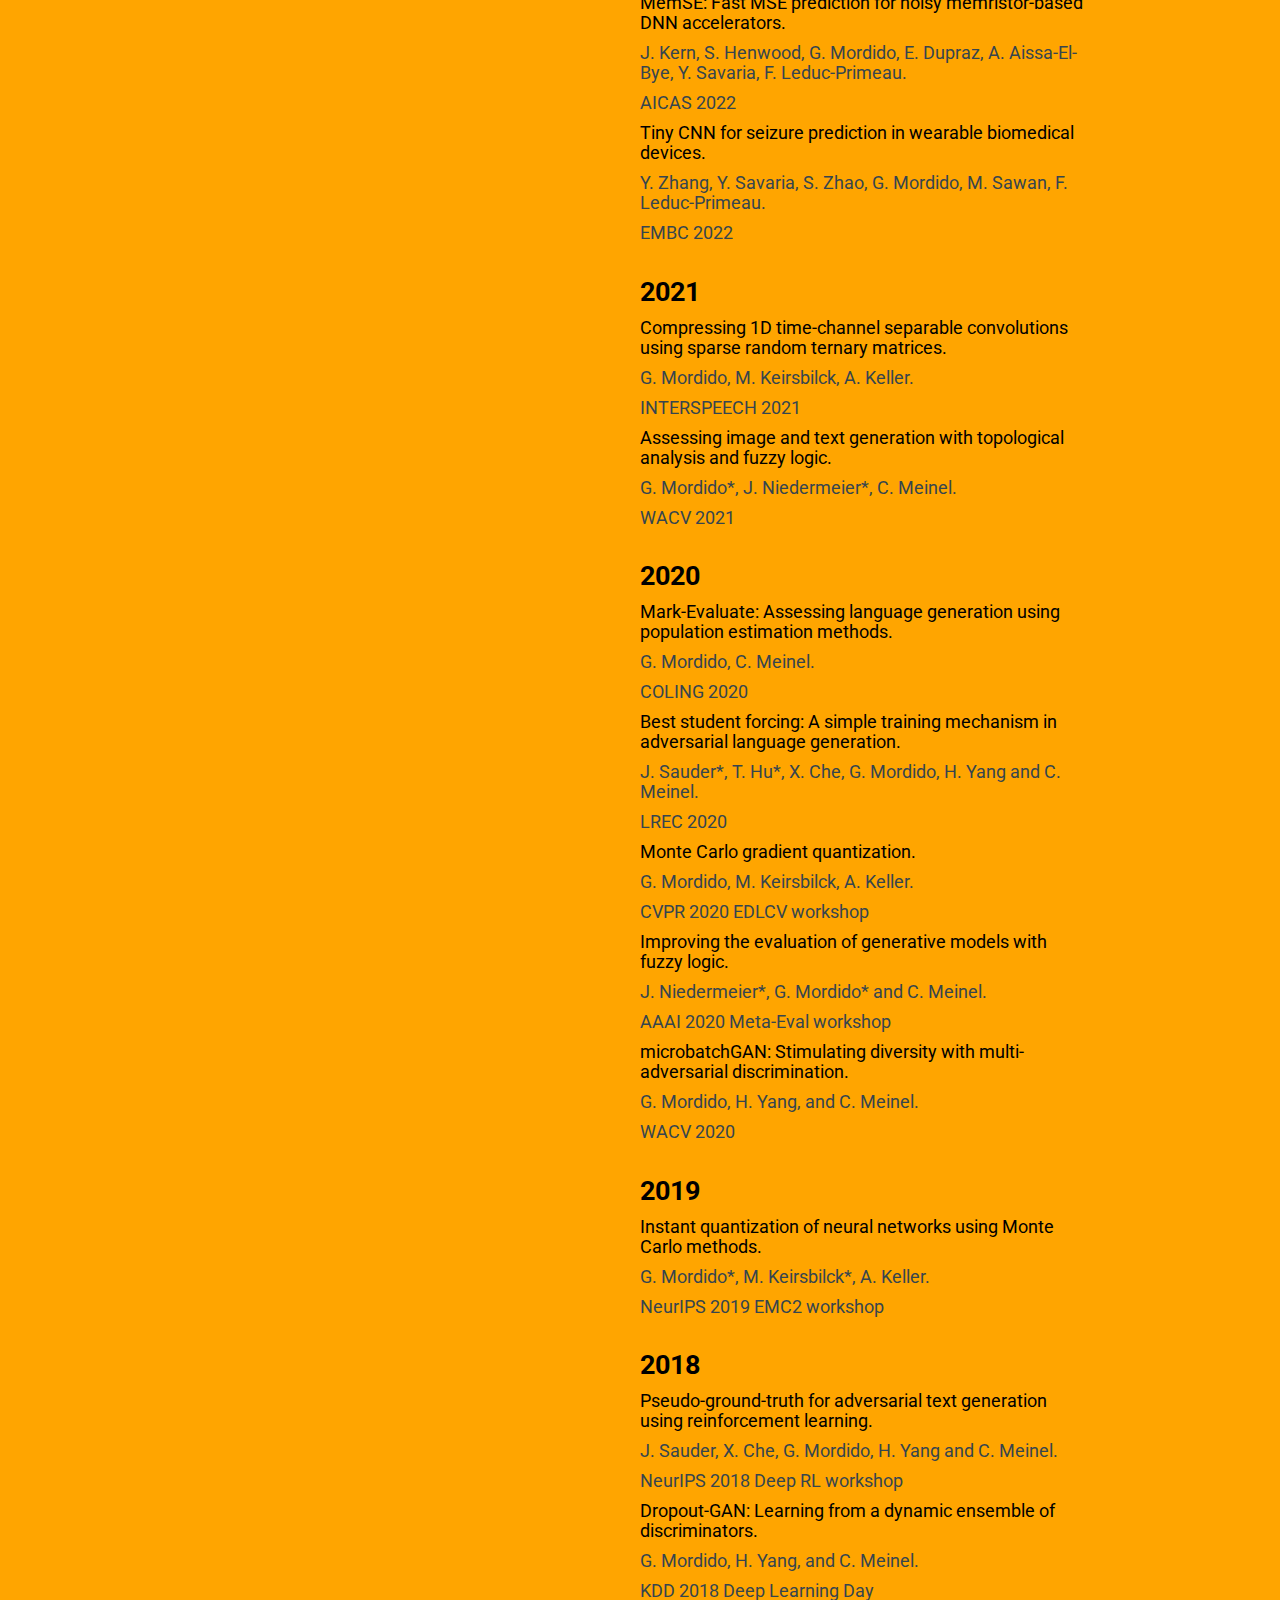
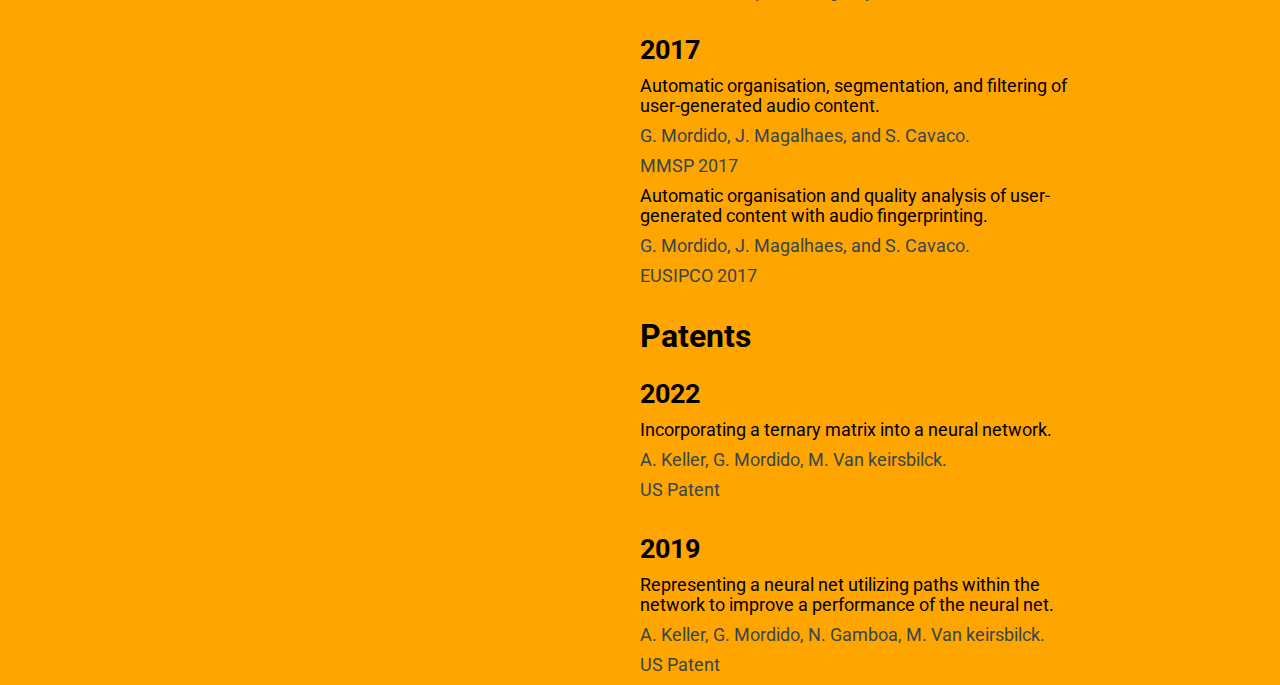
==== commit f3e7ab47: "Update index.html" ====
--- a/index.html
+++ b/index.html
@@ -16,7 +16,7 @@
     <div class="section-1"> 
         <img src="me.jpg" width="150">  
         <h1>Gonçalo Mordido</h1>
-            <p> Senior AI Researcher </p>
+            <p> Principal AI Researcher </p>
             <p> Huawei Ireland Research Centre </a> </p>
             <p> goncalomordido [at] gmail [dot] com</p>
     </div>
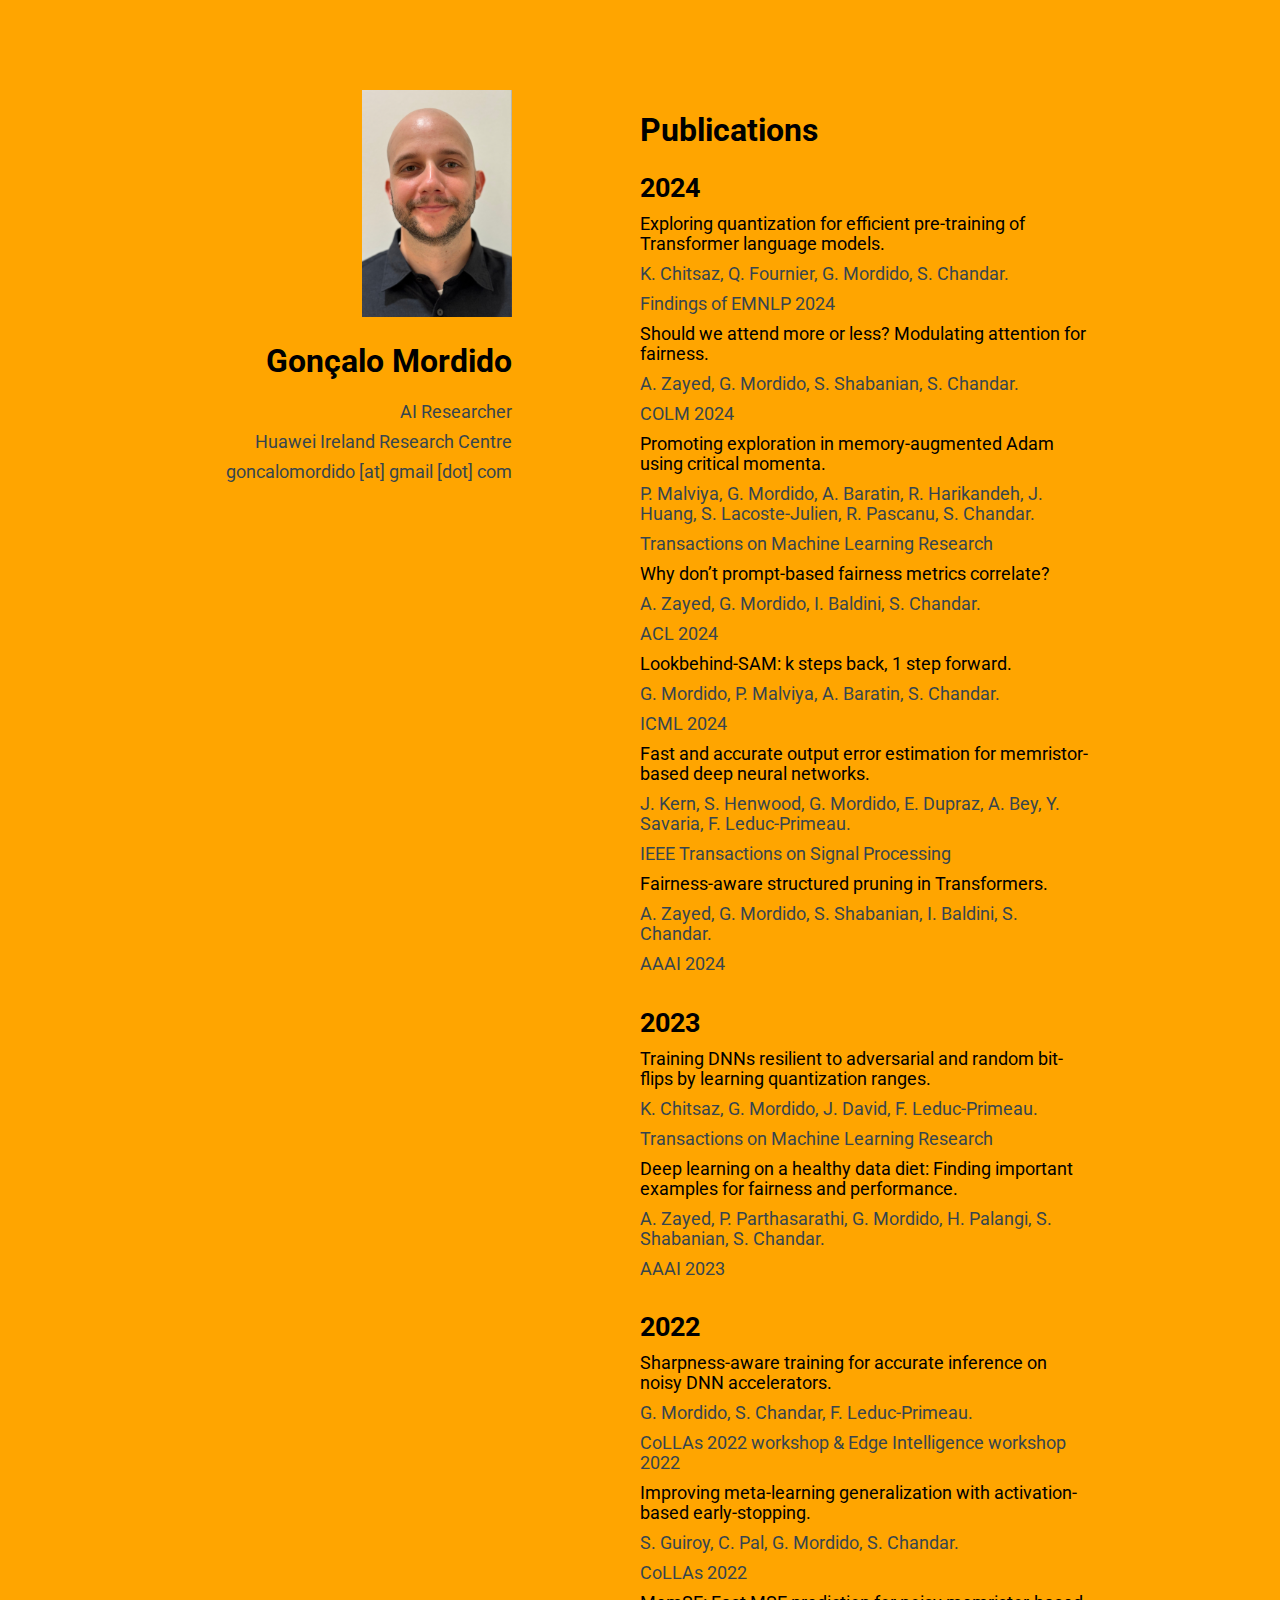
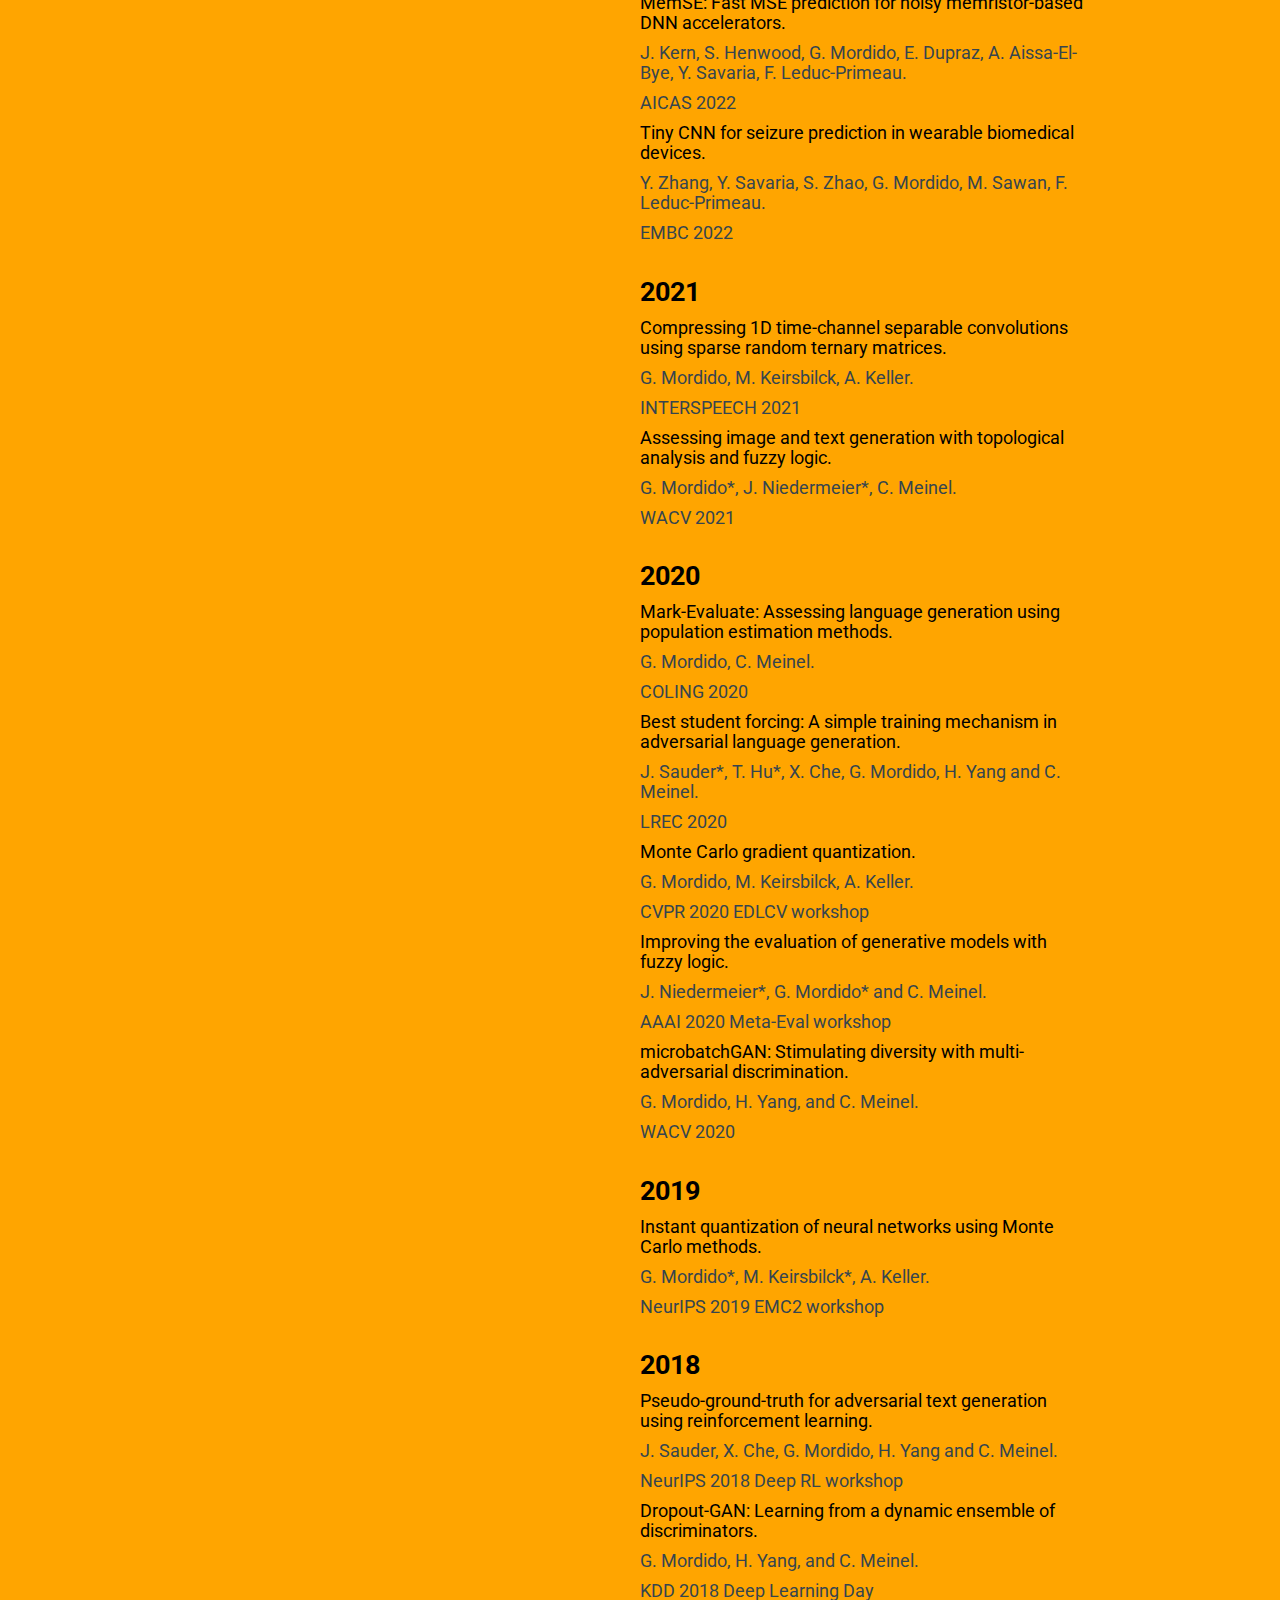
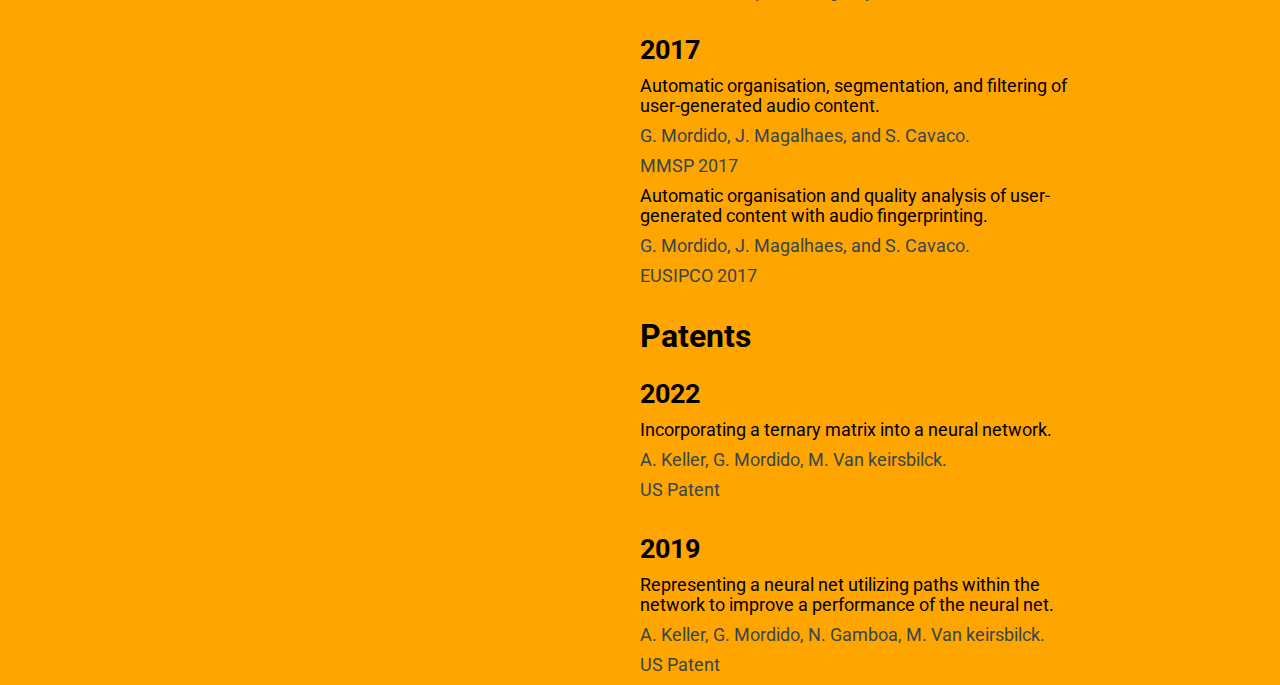
==== commit 5c8f98f6: "Update index.html" ====
--- a/index.html
+++ b/index.html
@@ -16,7 +16,7 @@
     <div class="section-1"> 
         <img src="me.jpg" width="150">  
         <h1>Gonçalo Mordido</h1>
-            <p> Principal AI Researcher </p>
+            <p> AI Researcher </p>
             <p> Huawei Ireland Research Centre </a> </p>
             <p> goncalomordido [at] gmail [dot] com</p>
     </div>
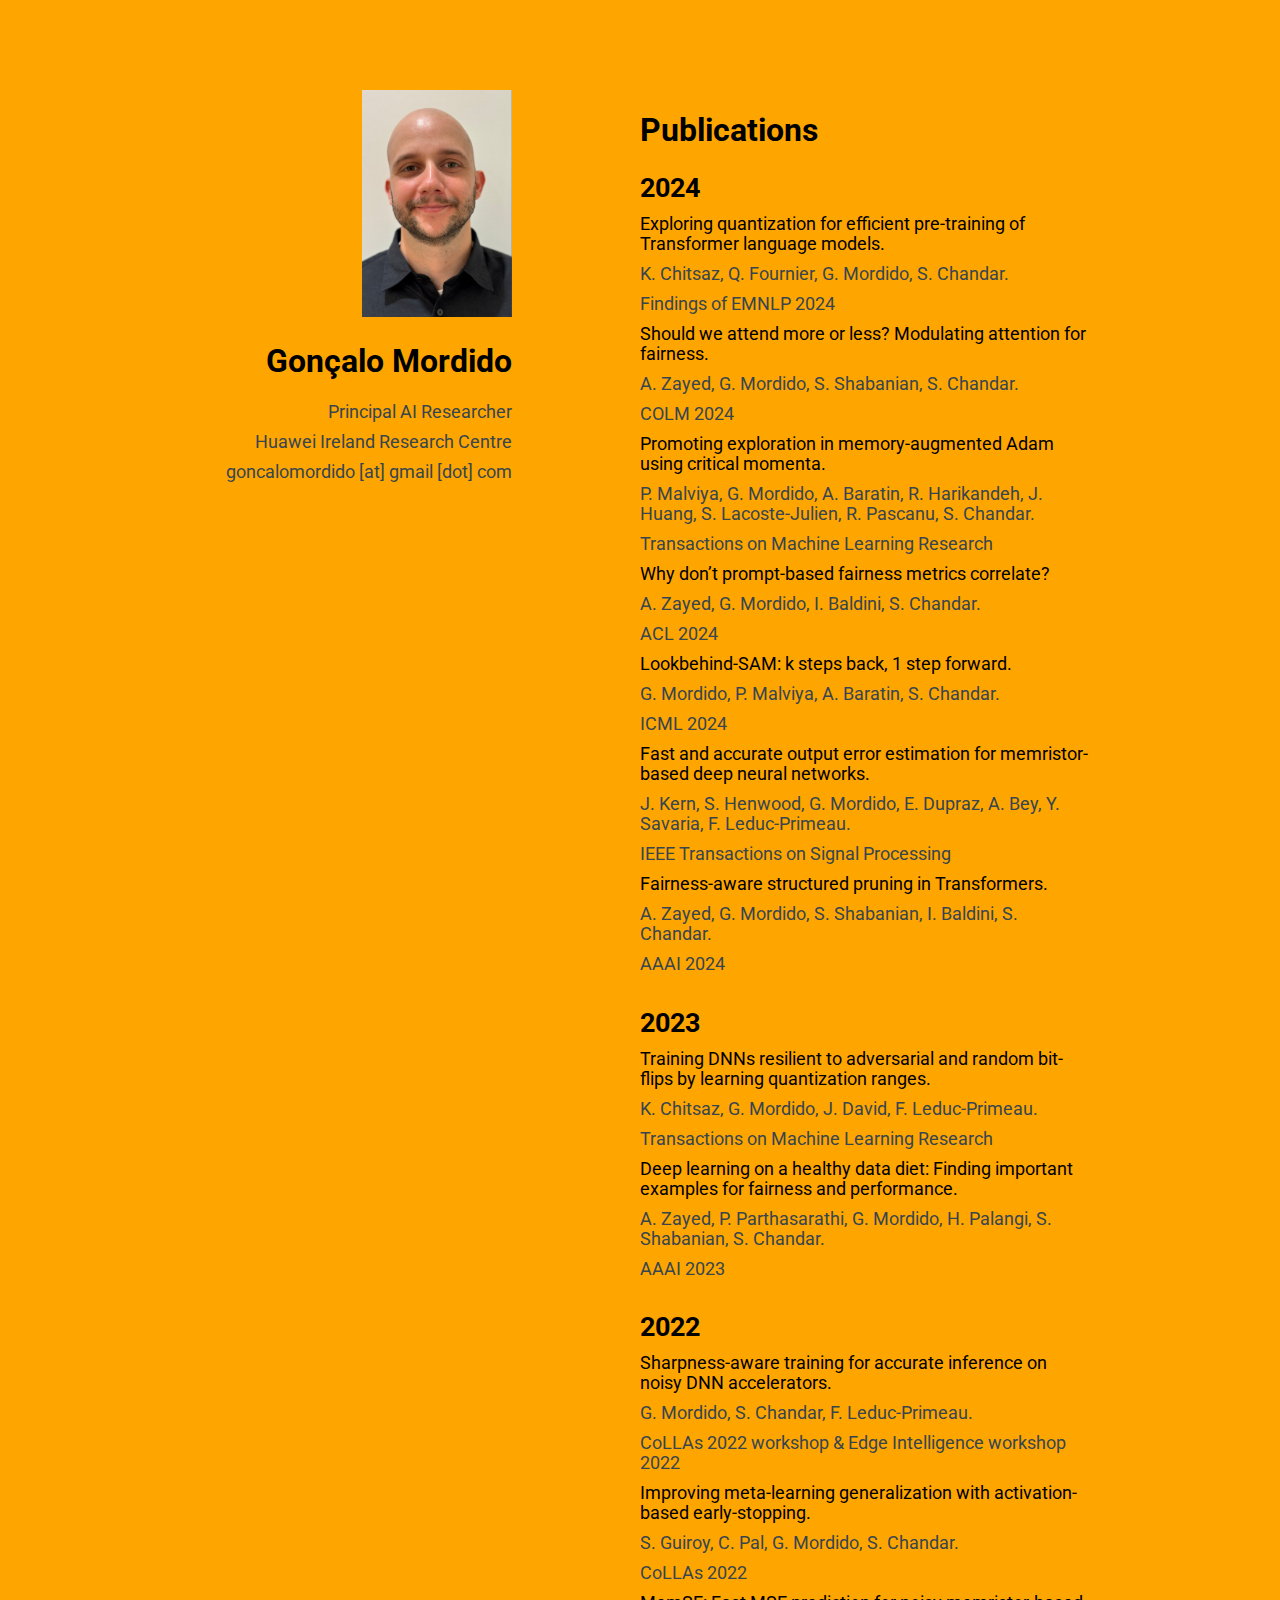
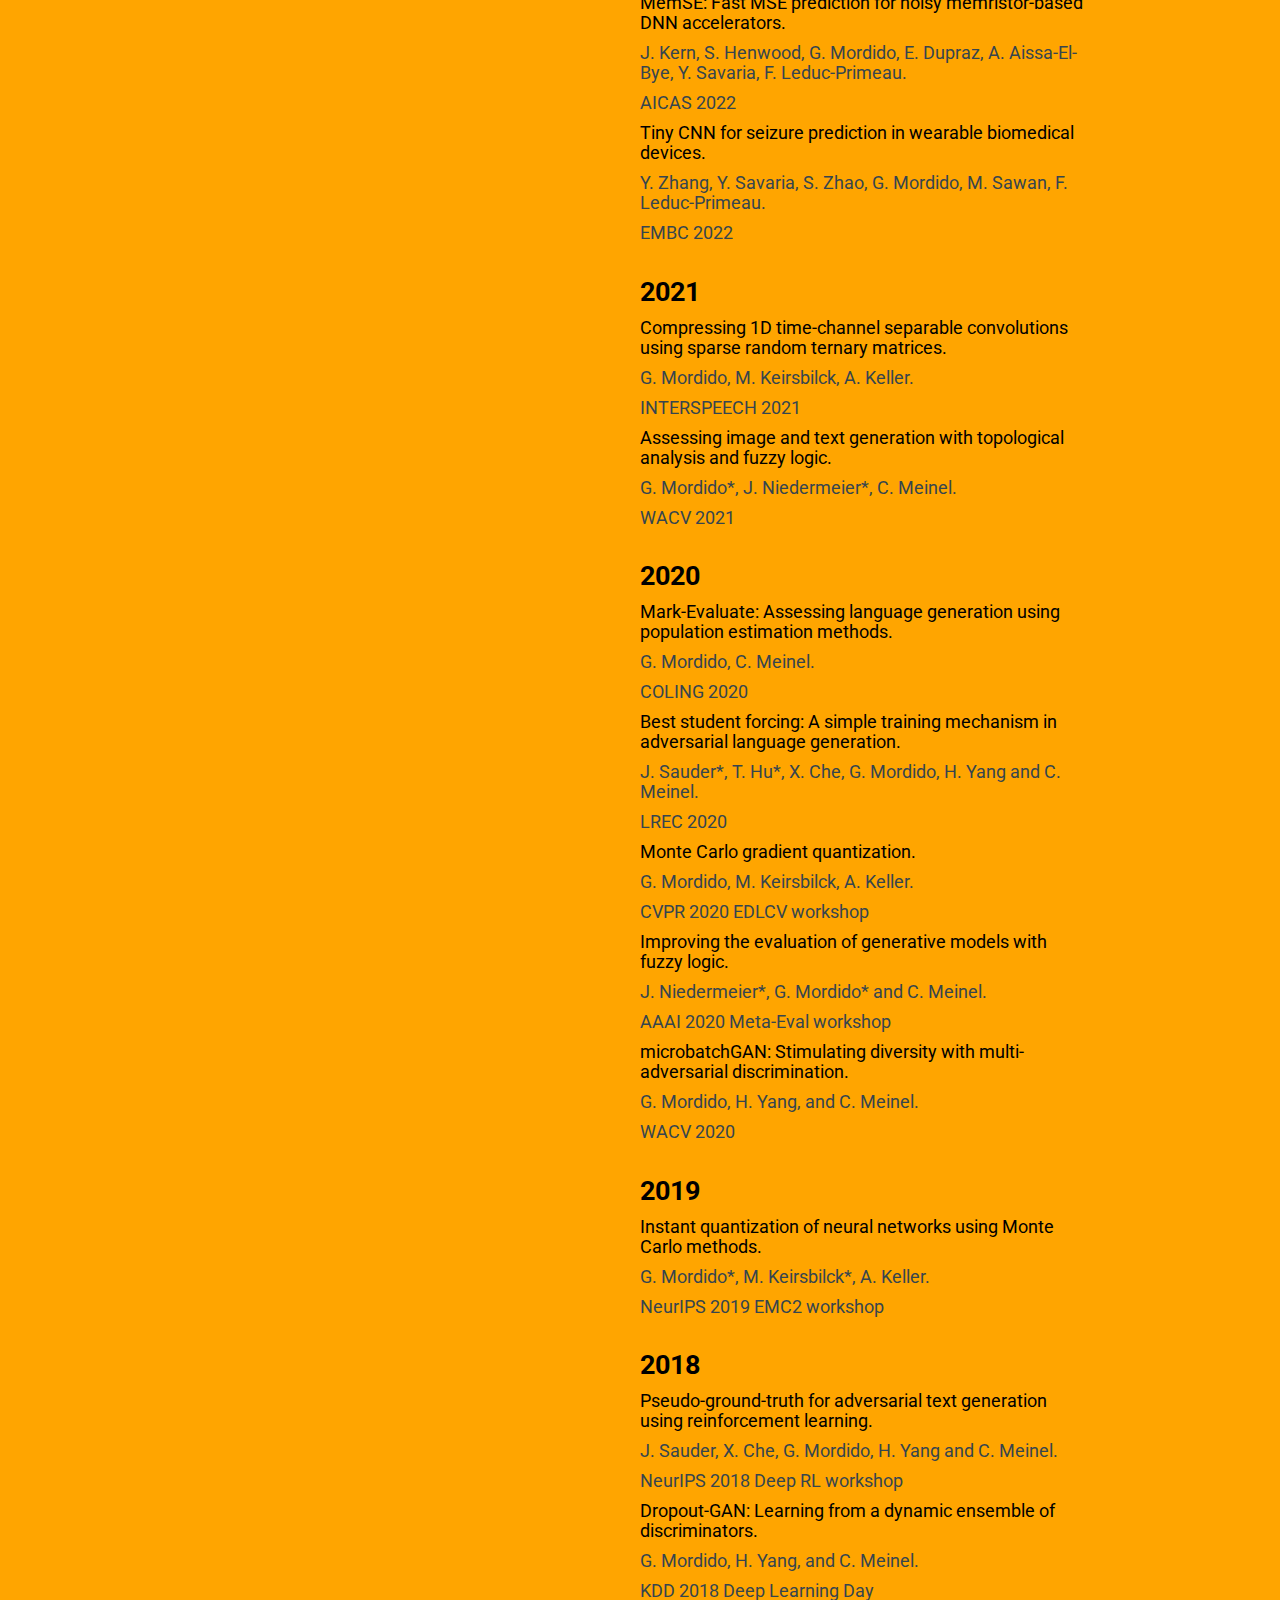
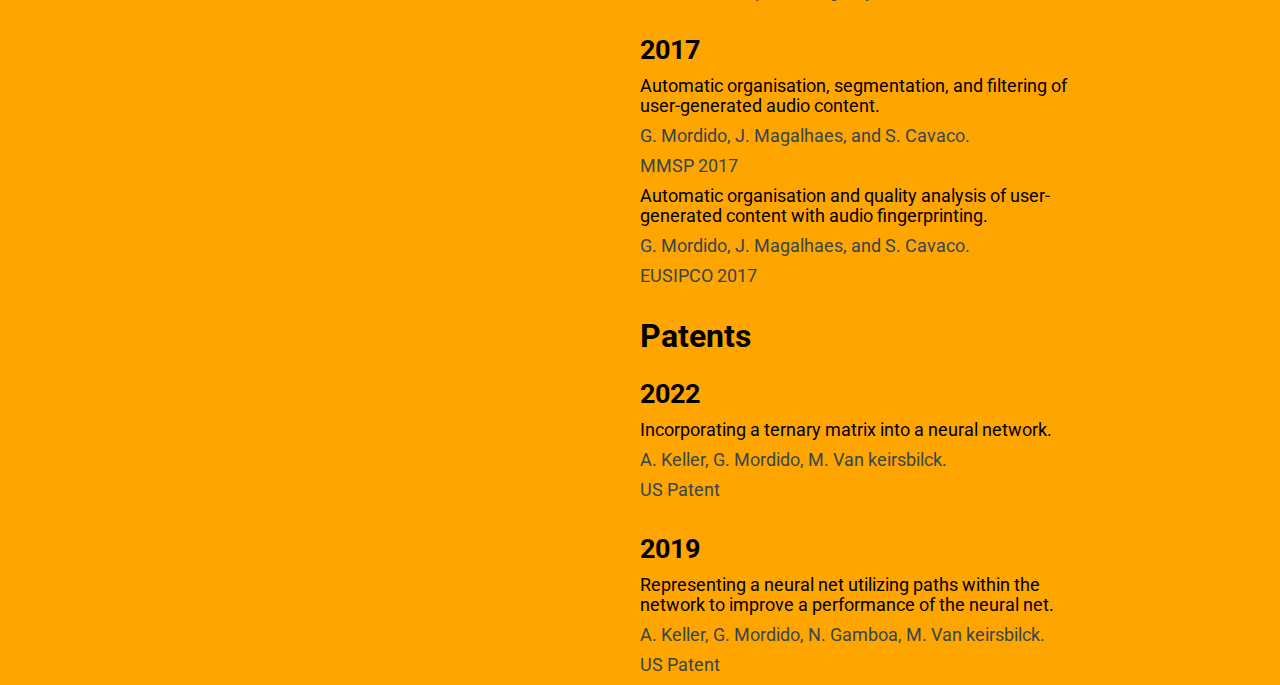
==== commit b8c9dbe2: "Update index.html" ====
--- a/index.html
+++ b/index.html
@@ -16,7 +16,7 @@
     <div class="section-1"> 
         <img src="me.jpg" width="150">  
         <h1>Gonçalo Mordido</h1>
-            <p> AI Researcher </p>
+            <p> Principal AI Researcher </p>
             <p> Huawei Ireland Research Centre </a> </p>
             <p> goncalomordido [at] gmail [dot] com</p>
     </div>
